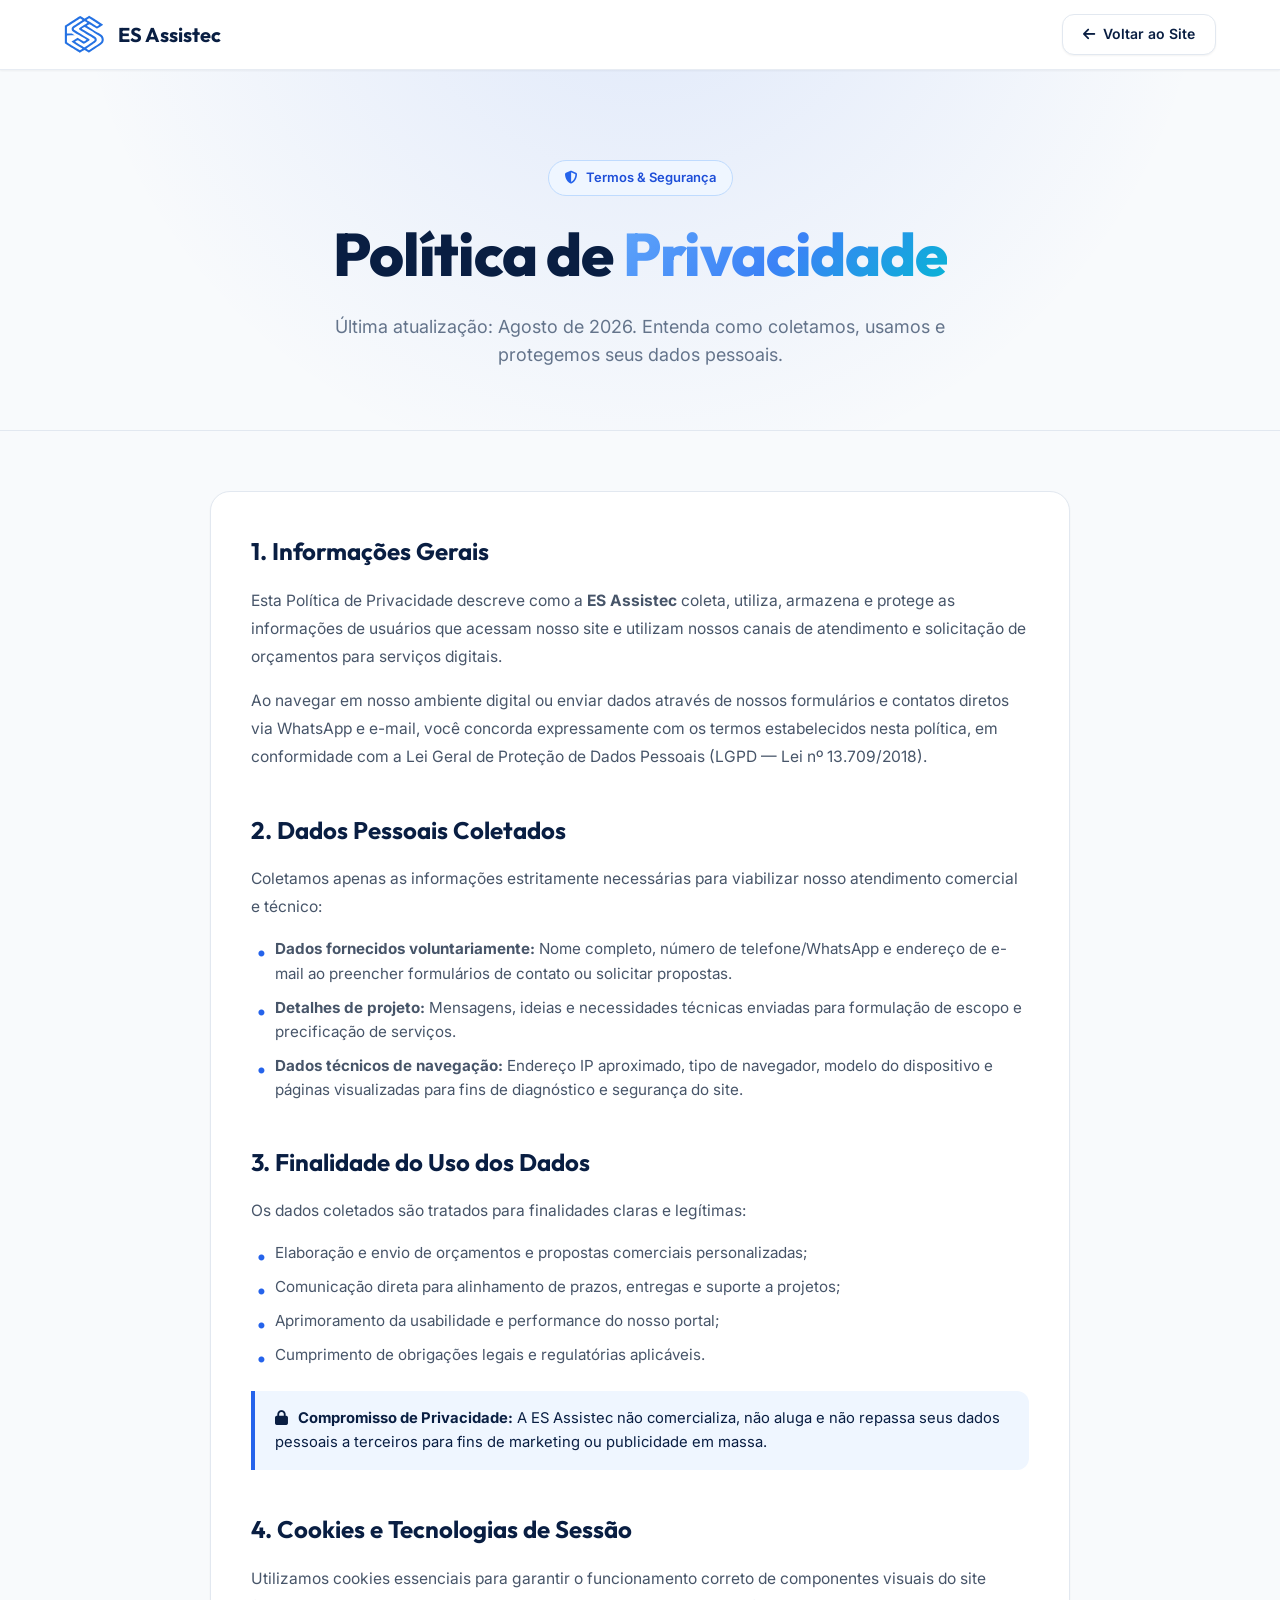
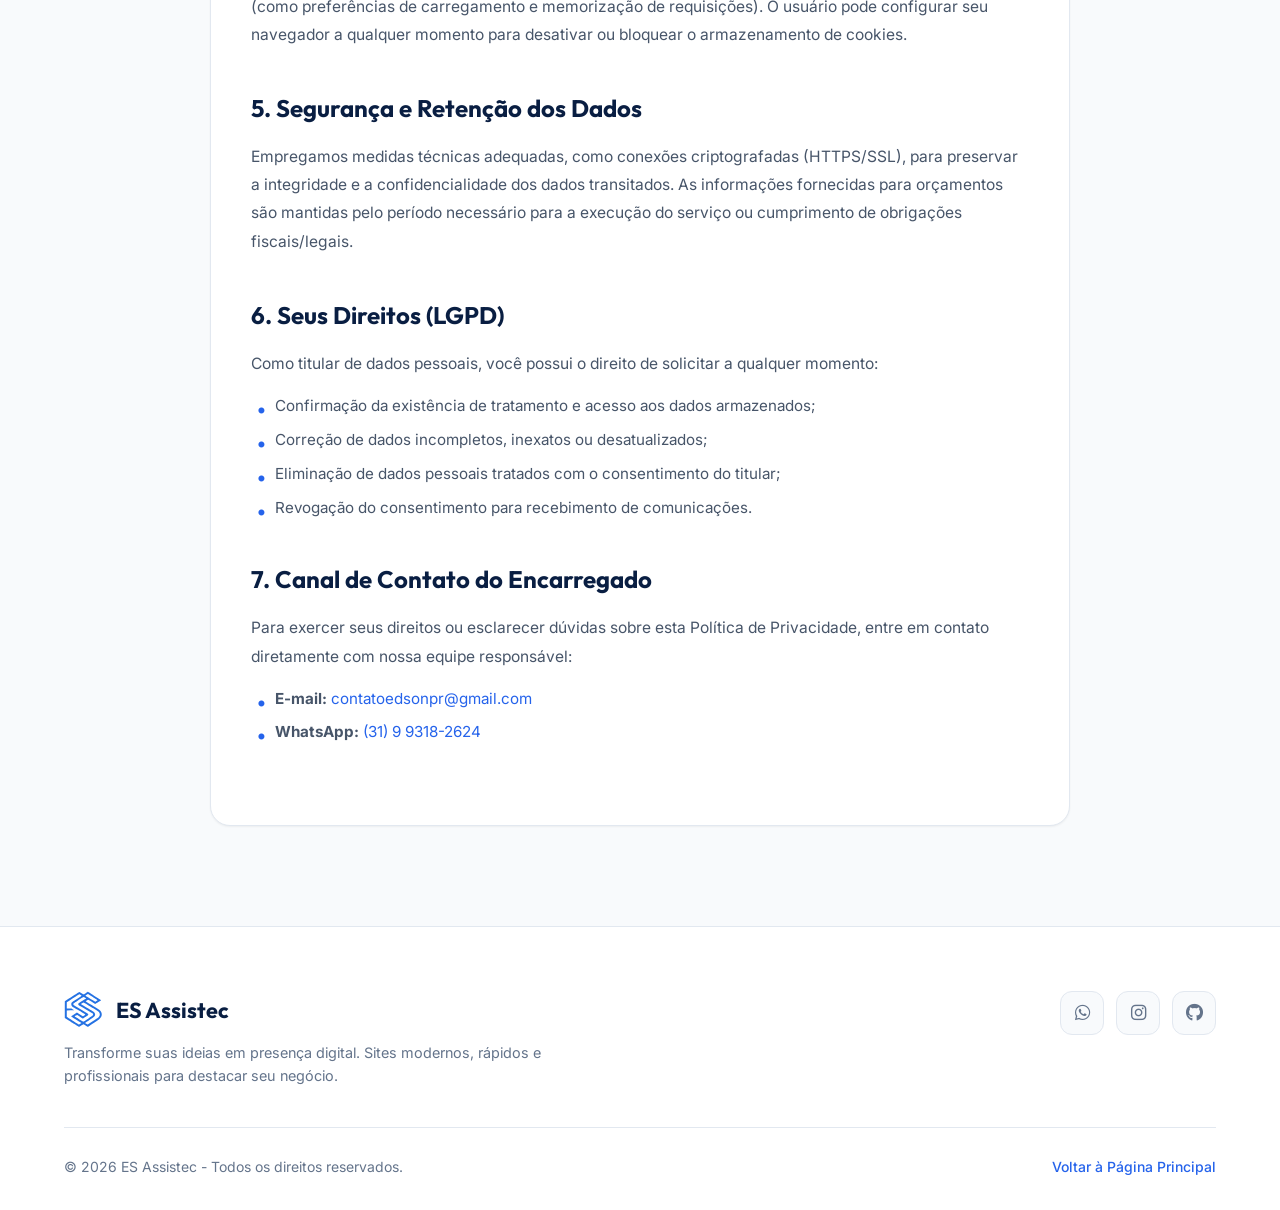
==== politica-de-privacidade.html @ 85b3abc5 "Add files via upload" ====
<!DOCTYPE html>
<html lang="pt-BR" class="scroll-smooth">
<head>
  <meta charset="UTF-8" />
  <meta name="viewport" content="width=device-width, initial-scale=1.0" />
  <meta name="description" content="Política de Privacidade e Proteção de Dados da ES Assistec." />
  <title>Política de Privacidade — ES Assistec</title>

  <!-- Google Fonts: Inter & Outfit -->
  <link rel="preconnect" href="https://fonts.googleapis.com">
  <link rel="preconnect" href="https://fonts.gstatic.com" crossorigin>
  <link href="https://fonts.googleapis.com/css2?family=Inter:wght@300;400;500;600;700&family=Outfit:wght@600;700;800&display=swap" rel="stylesheet">

  <!-- Font Awesome Icons -->
  <link rel="stylesheet" href="https://cdnjs.cloudflare.com/ajax/libs/font-awesome/6.5.1/css/all.min.css" />

  <!-- Folha de Estilos do Site -->
  <link rel="stylesheet" href="/assents/style.css" />

  <style>
    /* Estilos específicos para a página de termos/privacidade */
    .privacy-hero {
      padding: 160px 0 60px 0;
      background: radial-gradient(circle at 50% -20%, rgba(37, 99, 235, 0.12) 0%, rgba(248, 250, 252, 0) 70%);
      border-bottom: 1px solid var(--border-light);
    }
    .privacy-content {
      padding: 60px 0 100px 0;
      max-width: 860px;
      margin: 0 auto;
    }
    .policy-section {
      margin-bottom: 2.5rem;
    }
    .policy-section h2 {
      font-family: var(--font-heading);
      font-size: 1.5rem;
      font-weight: 700;
      color: var(--text-heading);
      margin-bottom: 1rem;
      display: flex;
      align-items: center;
      gap: 0.75rem;
    }
    .policy-section p {
      font-size: 0.975rem;
      color: var(--text-body);
      line-height: 1.8;
      margin-bottom: 1rem;
    }
    .policy-list {
      list-style-type: none;
      padding-left: 0;
      margin-bottom: 1rem;
      display: flex;
      flex-direction: column;
      gap: 0.6rem;
    }
    .policy-list li {
      position: relative;
      padding-left: 1.5rem;
      font-size: 0.95rem;
      color: var(--text-body);
      line-height: 1.6;
    }
    .policy-list li::before {
      content: "•";
      position: absolute;
      left: 0.35rem;
      top: 0;
      color: var(--color-brand-blue);
      font-weight: bold;
      font-size: 1.2rem;
    }
    .policy-box {
      background-color: #ffffff;
      border: 1px solid var(--border-light);
      border-radius: 1.25rem;
      padding: 2.5rem;
      box-shadow: var(--shadow-sm);
    }
    .policy-highlight {
      background-color: var(--color-brand-blue-light);
      border-left: 4px solid var(--color-brand-blue);
      padding: 1rem 1.25rem;
      border-radius: 0 0.75rem 0.75rem 0;
      margin: 1.5rem 0;
      font-size: 0.925rem;
      color: var(--text-heading);
    }
  </style>
</head>
<body class="bg-slate-50 text-slate-800">

  <!-- ========================================================= -->
  <!-- CABEÇALHO / NAVEGAÇÃO                                     -->
  <!-- ========================================================= -->
  <header class="site-header scrolled">
    <div class="container nav-container">
      <a href="index.html" class="nav-brand" aria-label="Voltar para a Página Inicial">
        <div class="nav-logo-box">
          <img src="/assents/logo.svg" alt="Logo ES Assistec" class="nav-logo-img" />
        </div>
        <span class="nav-brand-title">ES Assistec</span>
      </a>

      <nav class="nav-menu">
        <a href="index.html" class="btn btn-secondary btn-sm">
          <i class="fa-solid fa-arrow-left"></i>
          <span>Voltar ao Site</span>
        </a>
      </nav>
    </div>
  </header>

  <main>
    <!-- ======================================================= -->
    <!-- HERO DA POLÍTICA                                        -->
    <!-- ======================================================= -->
    <section class="privacy-hero text-center">
      <div class="container">
        <div class="badge-chip">
          <i class="fa-solid fa-shield-halved text-brand-blue"></i>
          <span>Termos &amp; Segurança</span>
        </div>
        <h1 class="hero-title">
          Política de <span class="text-gradient">Privacidade</span>
        </h1>
        <p class="hero-subtitle">
          Última atualização: Agosto de 2026. Entenda como coletamos, usamos e protegemos seus dados pessoais.
        </p>
      </div>
    </section>

    <!-- ======================================================= -->
    <!-- CONTEÚDO DA POLÍTICA                                    -->
    <!-- ======================================================= -->
    <section class="container privacy-content">
      <div class="policy-box">

        <div class="policy-section">
          <h2>1. Informações Gerais</h2>
          <p>
            Esta Política de Privacidade descreve como a <strong>ES Assistec</strong> coleta, utiliza, armazena e protege as informações de usuários que acessam nosso site e utilizam nossos canais de atendimento e solicitação de orçamentos para serviços digitais.
          </p>
          <p>
            Ao navegar em nosso ambiente digital ou enviar dados através de nossos formulários e contatos diretos via WhatsApp e e-mail, você concorda expressamente com os termos estabelecidos nesta política, em conformidade com a Lei Geral de Proteção de Dados Pessoais (LGPD — Lei nº 13.709/2018).
          </p>
        </div>

        <div class="policy-section">
          <h2>2. Dados Pessoais Coletados</h2>
          <p>Coletamos apenas as informações estritamente necessárias para viabilizar nosso atendimento comercial e técnico:</p>
          <ul class="policy-list">
            <li><strong>Dados fornecidos voluntariamente:</strong> Nome completo, número de telefone/WhatsApp e endereço de e-mail ao preencher formulários de contato ou solicitar propostas.</li>
            <li><strong>Detalhes de projeto:</strong> Mensagens, ideias e necessidades técnicas enviadas para formulação de escopo e precificação de serviços.</li>
            <li><strong>Dados técnicos de navegação:</strong> Endereço IP aproximado, tipo de navegador, modelo do dispositivo e páginas visualizadas para fins de diagnóstico e segurança do site.</li>
          </ul>
        </div>

        <div class="policy-section">
          <h2>3. Finalidade do Uso dos Dados</h2>
          <p>Os dados coletados são tratados para finalidades claras e legítimas:</p>
          <ul class="policy-list">
            <li>Elaboração e envio de orçamentos e propostas comerciais personalizadas;</li>
            <li>Comunicação direta para alinhamento de prazos, entregas e suporte a projetos;</li>
            <li>Aprimoramento da usabilidade e performance do nosso portal;</li>
            <li>Cumprimento de obrigações legais e regulatórias aplicáveis.</li>
          </ul>
          <div class="policy-highlight">
            <i class="fa-solid fa-lock" style="margin-right: 6px;"></i>
            <strong>Compromisso de Privacidade:</strong> A ES Assistec não comercializa, não aluga e não repassa seus dados pessoais a terceiros para fins de marketing ou publicidade em massa.
          </div>
        </div>

        <div class="policy-section">
          <h2>4. Cookies e Tecnologias de Sessão</h2>
          <p>
            Utilizamos cookies essenciais para garantir o funcionamento correto de componentes visuais do site (como preferências de carregamento e memorização de requisições). O usuário pode configurar seu navegador a qualquer momento para desativar ou bloquear o armazenamento de cookies.
          </p>
        </div>

        <div class="policy-section">
          <h2>5. Segurança e Retenção dos Dados</h2>
          <p>
            Empregamos medidas técnicas adequadas, como conexões criptografadas (HTTPS/SSL), para preservar a integridade e a confidencialidade dos dados transitados. As informações fornecidas para orçamentos são mantidas pelo período necessário para a execução do serviço ou cumprimento de obrigações fiscais/legais.
          </p>
        </div>

        <div class="policy-section">
          <h2>6. Seus Direitos (LGPD)</h2>
          <p>Como titular de dados pessoais, você possui o direito de solicitar a qualquer momento:</p>
          <ul class="policy-list">
            <li>Confirmação da existência de tratamento e acesso aos dados armazenados;</li>
            <li>Correção de dados incompletos, inexatos ou desatualizados;</li>
            <li>Eliminação de dados pessoais tratados com o consentimento do titular;</li>
            <li>Revogação do consentimento para recebimento de comunicações.</li>
          </ul>
        </div>

        <div class="policy-section">
          <h2>7. Canal de Contato do Encarregado</h2>
          <p>
            Para exercer seus direitos ou esclarecer dúvidas sobre esta Política de Privacidade, entre em contato diretamente com nossa equipe responsável:
          </p>
          <ul class="policy-list">
            <li><strong>E-mail:</strong> <a href="mailto:contatoedsonpr@gmail.com" class="text-brand-blue font-semibold">contatoedsonpr@gmail.com</a></li>
            <li><strong>WhatsApp:</strong> <a href="https://wa.me/5531993182624" target="_blank" class="text-brand-blue font-semibold">(31) 9 9318-2624</a></li>
          </ul>
        </div>

      </div>
    </section>
  </main>

  <!-- ========================================================= -->
  <!-- RODAPÉ                                                    -->
  <!-- ========================================================= -->
  <footer class="site-footer-light">
    <div class="container">
      <div class="footer-top-row">
        <div class="footer-brand-block">
          <div class="footer-logo-line">
            <div class="footer-logo-box">
              <img src="/assents/logo.svg" alt="Logo ES Assistec" class="nav-logo-img" />
            </div>
            <span class="footer-brand-title">ES Assistec</span>
          </div>
          <p class="footer-tagline">
            Transforme suas ideias em presença digital. Sites modernos, rápidos e profissionais para destacar seu negócio.
          </p>
        </div>

        <div class="footer-social-icons">
          <a href="https://wa.me/5531993182624" target="_blank" rel="noopener noreferrer" class="social-btn" aria-label="WhatsApp">
            <i class="fa-brands fa-whatsapp"></i>
          </a>
          <a href="https://instagram.com/es_assistec" target="_blank" rel="noopener noreferrer" class="social-btn" aria-label="Instagram">
            <i class="fa-brands fa-instagram"></i>
          </a>
          <a href="https://github.com" target="_blank" rel="noopener noreferrer" class="social-btn" aria-label="GitHub">
            <i class="fa-brands fa-github"></i>
          </a>
        </div>
      </div>

      <div class="footer-bottom-row">
        <p class="footer-copyright">
          © 2026 ES Assistec - Todos os direitos reservados.
        </p>
        <a href="index.html" class="footer-privacy-link">Voltar à Página Principal</a>
      </div>
    </div>
  </footer>

</body>
</html>
---- assents/style.css ----
/**
 * ==============================================================================
 * PROJETO: Portfólio & Soluções Digitais (ES Assistec)
 * ARQUIVO: style.css
 * PALETA DE CORES: White & Blue / Deep Navy
 * ==============================================================================
 */

/* ==============================================================================
   1. DESIGN TOKENS & VARIÁVEIS CSS
   ============================================================================== */
:root {
  --color-brand-blue: #2563eb;
  --color-brand-blue-hover: #1d4ed8;
  --color-brand-blue-light: #eff6ff;
  --color-brand-blue-border: #bfdbfe;
  --color-brand-cyan: #06b6d4;

  --bg-body: #f8fafc;
  --bg-card: #ffffff;
  --bg-card-dark: #091225;
  --bg-header: rgba(255, 255, 255, 0.9);

  --text-heading: #091e42;
  --text-body: #475569;
  --text-muted: #64748b;
  --text-light: #f8fafc;

  --border-light: #e2e8f0;
  --border-subtle: rgba(226, 232, 240, 0.8);
  --border-dark: #1e293b;
  
  --shadow-sm: 0 1px 2px 0 rgba(0, 0, 0, 0.05);
  --shadow-md: 0 4px 6px -1px rgba(0, 0, 0, 0.1), 0 2px 4px -2px rgba(0, 0, 0, 0.1);
  --shadow-xl: 0 20px 25px -5px rgba(15, 23, 42, 0.08), 0 8px 10px -6px rgba(15, 23, 42, 0.04);

  --font-sans: 'Inter', system-ui, -apple-system, sans-serif;
  --font-heading: 'Outfit', var(--font-sans);

  --transition-fast: 0.2s ease;
  --transition-normal: 0.35s cubic-bezier(0.4, 0, 0.2, 1);
  --transition-slow: 0.7s cubic-bezier(0.16, 1, 0.3, 1);
}

/* ==============================================================================
   2. RESET & REGRAS GERAIS
   ============================================================================== */
*, *::before, *::after {
  box-sizing: border-box;
  margin: 0;
  padding: 0;
}

html {
  scroll-behavior: smooth;
  font-size: 16px;
}

body {
  font-family: var(--font-sans);
  background-color: var(--bg-body);
  color: var(--text-body);
  line-height: 1.6;
  overflow-x: hidden;
  -webkit-font-smoothing: antialiased;
}

body.no-scroll {
  overflow: hidden;
}

img {
  max-width: 100%;
  display: block;
}

a {
  color: inherit;
  text-decoration: none;
}

.container {
  width: 100%;
  max-width: 1200px;
  margin-left: auto;
  margin-right: auto;
  padding-left: 1.5rem;
  padding-right: 1.5rem;
}

.text-center { text-align: center; }
.text-white { color: #ffffff !important; }
.text-white1 { color: #ffffff !important; }
.text-slate-300 { color: #cbd5e1; }
.text-brand-blue { color: var(--color-brand-blue); }
.text-cyan-400 { color: var(--color-brand-cyan); }
.text-blue-400 { color: #60a5fa; }

.icon-sm { width: 1.125rem; height: 1.125rem; }
.icon-md { width: 1.5rem; height: 1.5rem; }

/* ==============================================================================
   3. ANIMAÇÃO DE ABERTURA COM A LOGO (INTRO SPLASH)
   ============================================================================== */
.intro-splash-overlay {
  position: fixed;
  inset: 0;
  width: 100vw;
  height: 100vh;
  z-index: 99999;
  background-color: #030712;
  display: flex;
  align-items: center;
  justify-content: center;
  overflow: hidden;
  pointer-events: none;
  transition: opacity 0.7s cubic-bezier(0.16, 1, 0.3, 1),
              visibility 0.7s cubic-bezier(0.16, 1, 0.3, 1);
}

.intro-splash-overlay.is-finished {
  opacity: 0;
  visibility: hidden;
}

.intro-splash-glow {
  position: absolute;
  width: 180px;
  height: 180px;
  background: radial-gradient(circle, rgba(37, 99, 235, 0.55) 0%, transparent 70%);
  border-radius: 50%;
  filter: blur(28px);
  animation: introGlowPulse 1.2s ease-out forwards;
}

.intro-splash-logo {
  width: 90px !important;
  height: 90px !important;
  max-width: 90px !important;
  max-height: 90px !important;
  position: relative;
  z-index: 2;
  display: flex;
  align-items: center;
  justify-content: center;
  animation: introLogoEntrance 1.1s cubic-bezier(0.22, 1, 0.36, 1) forwards;
}

.intro-logo-img {
  width: 100% !important;
  height: 100% !important;
  max-width: 90px !important;
  max-height: 90px !important;
  object-fit: contain !important;
  display: block;
}

@keyframes introLogoEntrance {
  0% { opacity: 0; transform: scale(0.6) translateY(12px); filter: blur(6px); }
  50% { opacity: 1; filter: blur(0); }
  100% { opacity: 1; transform: scale(1) translateY(0); filter: blur(0); }
}

@keyframes introGlowPulse {
  0% { opacity: 0; transform: scale(0.4); }
  50% { opacity: 1; transform: scale(1.1); }
  100% { opacity: 0.8; transform: scale(1); }
}

/* ==============================================================================
   4. CABEÇALHO & NAVBAR (DESKTOP + MOBILE)
   ============================================================================== */
.site-header {
  position: fixed;
  top: 0;
  left: 0;
  right: 0;
  height: 80px;
  z-index: 1000;
  background-color: var(--bg-header);
  backdrop-filter: blur(12px);
  -webkit-backdrop-filter: blur(12px);
  border-bottom: 1px solid var(--border-subtle);
  transition: all var(--transition-fast);
}

.site-header.scrolled {
  height: 70px;
  background-color: rgba(255, 255, 255, 0.98);
  box-shadow: var(--shadow-sm);
}

.nav-container {
  height: 100%;
  display: flex;
  align-items: center;
  justify-content: space-between;
  position: relative;
}

.nav-brand {
  display: flex;
  align-items: center;
  gap: 0.85rem;
  z-index: 1002;
}

.nav-logo-box {
  width: 40px;
  height: 40px;
  display: flex;
  align-items: center;
  justify-content: center;
  background-color: transparent;
  overflow: hidden;
}

.nav-logo-img {
  width: 100%;
  height: 100%;
  object-fit: contain;
  display: block;
  transition: transform var(--transition-fast);
}

.nav-brand:hover .nav-logo-img {
  transform: scale(1.08);
}

.nav-brand-title {
  font-family: var(--font-heading);
  font-size: 1.25rem;
  font-weight: 700;
  color: var(--text-heading);
}

/* Menu Desktop */
.nav-menu {
  display: flex;
  align-items: center;
  gap: 1.75rem;
}

.nav-link {
  font-size: 0.9375rem;
  font-weight: 500;
  color: var(--text-muted);
  transition: color var(--transition-fast);
}

.nav-link:hover, .nav-link.active {
  color: var(--color-brand-blue);
}

/* Botão Hambúrguer Mobile */
.mobile-menu-toggle {
  display: none;
  width: 44px;
  height: 44px;
  border-radius: 12px;
  background-color: #f1f5f9;
  border: 1px solid var(--border-light);
  color: var(--text-heading);
  font-size: 1.25rem;
  cursor: pointer;
  align-items: center;
  justify-content: center;
  transition: all var(--transition-fast);
  z-index: 1002;
}

.mobile-menu-toggle:hover {
  background-color: var(--color-brand-blue-light);
  color: var(--color-brand-blue);
  border-color: var(--color-brand-blue-border);
}

/* Fundo Escuro para Menu Mobile */
.mobile-menu-backdrop {
  position: fixed;
  inset: 0;
  background-color: rgba(3, 7, 18, 0.6);
  backdrop-filter: blur(4px);
  -webkit-backdrop-filter: blur(4px);
  z-index: 998;
  opacity: 0;
  visibility: hidden;
  transition: opacity var(--transition-normal), visibility var(--transition-normal);
}

.mobile-menu-backdrop.is-active {
  opacity: 1;
  visibility: visible;
}

/* ==============================================================================
   5. BOTÕES & CHIPS
   ============================================================================== */
.btn {
  display: inline-flex;
  align-items: center;
  justify-content: center;
  gap: 0.5rem;
  font-weight: 600;
  border-radius: 0.75rem;
  transition: all var(--transition-fast);
  cursor: pointer;
  border: none;
  font-family: var(--font-sans);
}

.btn-sm { padding: 0.55rem 1.25rem; font-size: 0.875rem; }
.btn-lg { padding: 0.85rem 1.75rem; font-size: 1rem; }

.btn-primary {
  background-color: var(--color-brand-blue);
  color: #ffffff;
  box-shadow: 0 8px 18px -4px rgba(37, 99, 235, 0.35);
}

.btn-primary:hover {
  background-color: var(--color-brand-blue-hover);
  transform: translateY(-2px);
  box-shadow: 0 12px 22px -4px rgba(37, 99, 235, 0.45);
}

.btn-secondary {
  background-color: #ffffff;
  color: var(--text-heading);
  border: 1px solid var(--border-light);
  box-shadow: var(--shadow-sm);
}

.btn-secondary:hover {
  background-color: #f1f5f9;
  border-color: #cbd5e1;
}

.badge-chip {
  display: inline-flex;
  align-items: center;
  gap: 0.5rem;
  padding: 0.4rem 1rem;
  border-radius: 9999px;
  background-color: var(--color-brand-blue-light);
  border: 1px solid var(--color-brand-blue-border);
  color: var(--color-brand-blue-hover);
  font-size: 0.8125rem;
  font-weight: 600;
  margin-bottom: 1.5rem;
}

/* ==============================================================================
   6. HERO SECTION
   ============================================================================== */
.hero-section {
  position: relative;
  padding-top: 180px;
  padding-bottom: 110px;
  background: radial-gradient(circle at 50% -20%, rgba(37, 99, 235, 0.12) 0%, rgba(248, 250, 252, 0) 70%);
}

.hero-bg-grid {
  position: absolute;
  inset: 0;
  background-image: radial-gradient(#cbd5e1 1px, transparent 1px);
  background-size: 28px 28px;
  opacity: 0.4;
  mask-image: radial-gradient(ellipse at center, black, transparent 80%);
  -webkit-mask-image: radial-gradient(ellipse at center, black, transparent 80%);
}

.hero-content {
  position: relative;
  z-index: 2;
  max-width: 820px;
}

.hero-title {
  font-family: var(--font-heading);
  font-size: clamp(2.25rem, 5vw, 3.75rem);
  font-weight: 800;
  line-height: 1.15;
  color: var(--text-heading);
  letter-spacing: -0.02em;
}

.text-gradient {
  background: linear-gradient(135deg, #60a5fa 0%, #3b82f6 50%, #06b6d4 100%);
  -webkit-background-clip: text;
  background-clip: text;
  -webkit-text-fill-color: transparent;
}

.hero-subtitle {
  margin-top: 1.5rem;
  font-size: 1.125rem;
  color: var(--text-muted);
  max-width: 680px;
  margin-left: auto;
  margin-right: auto;
}

.hero-actions {
  margin-top: 2.25rem;
  display: flex;
  align-items: center;
  justify-content: center;
  gap: 1rem;
  flex-wrap: wrap;
}

/* ==============================================================================
   7. SEÇÃO DE PROJETOS & MOCKUPS
   ============================================================================== */
.projects-section {
  padding-top: 6rem;
  padding-bottom: 6rem;
}

.section-header {
  display: flex;
  align-items: flex-end;
  justify-content: space-between;
  gap: 2rem;
  margin-bottom: 4rem;
  border-bottom: 1px solid var(--border-light);
  padding-bottom: 1.75rem;
}

.section-tag {
  font-size: 0.75rem;
  font-weight: 700;
  text-transform: uppercase;
  letter-spacing: 0.1em;
  color: var(--color-brand-blue);
}

.section-title {
  font-family: var(--font-heading);
  font-size: 2.25rem;
  font-weight: 800;
  color: var(--text-heading);
  margin-top: 0.25rem;
}

.section-desc {
  font-size: 0.9375rem;
  color: var(--text-muted);
  max-width: 420px;
}

.projects-list {
  display: flex;
  flex-direction: column;
  gap: 4rem;
}

.project-card {
  background-color: var(--bg-card);
  border-radius: 1.75rem;
  border: 1px solid var(--border-subtle);
  padding: 3rem;
  box-shadow: var(--shadow-xl);
  display: flex;
  align-items: center;
  gap: 3.5rem;
  transition: transform var(--transition-normal), border-color var(--transition-normal);
}

.project-card:hover {
  transform: translateY(-4px);
  border-color: var(--color-brand-blue-border);
}

.project-card-reverse { flex-direction: row-reverse; }

.project-card-dark {
  background: linear-gradient(145deg, #091225 0%, #030814 100%);
  border-color: #1e293b;
  box-shadow: 0 25px 35px -10px rgba(2, 6, 23, 0.6);
}

.project-info { flex: 1; }

.project-tags {
  display: flex;
  flex-wrap: wrap;
  gap: 0.5rem;
  margin-bottom: 1.25rem;
}

.tag {
  font-size: 0.75rem;
  font-weight: 600;
  padding: 0.3rem 0.75rem;
  border-radius: 0.5rem;
  background-color: #f1f5f9;
  color: var(--text-muted);
}

.tag-blue {
  background-color: var(--color-brand-blue-light);
  color: var(--color-brand-blue-hover);
  border: 1px solid var(--color-brand-blue-border);
}

.tag-cyan {
  background-color: rgba(6, 182, 212, 0.15);
  color: #38bdf8;
  border: 1px solid rgba(6, 182, 212, 0.3);
}

.tag-dark { background-color: #1e293b; color: #94a3b8; }

.project-title {
  font-family: var(--font-heading);
  font-size: 1.85rem;
  font-weight: 700;
  color: var(--text-heading);
  line-height: 1.25;
}

.project-description {
  margin-top: 1rem;
  font-size: 0.95rem;
  color: var(--text-body);
  line-height: 1.7;
}

.project-action-area { margin-top: 1.75rem; }

.link-external {
  display: inline-flex;
  align-items: center;
  gap: 0.4rem;
  font-weight: 700;
  font-size: 0.9375rem;
  color: var(--color-brand-blue);
  transition: gap var(--transition-fast), color var(--transition-fast);
}

.link-external:hover {
  gap: 0.65rem;
  color: var(--color-brand-blue-hover);
}

.internal-software-badge {
  margin-top: 1.5rem;
  display: inline-flex;
  align-items: center;
  gap: 0.65rem;
  font-size: 0.8125rem;
  font-weight: 500;
  color: #94a3b8;
  background-color: rgba(30, 41, 59, 0.7);
  padding: 0.75rem 1.1rem;
  border-radius: 0.75rem;
  border: 1px solid rgba(51, 65, 85, 0.7);
}

.project-showcase {
  flex: 1.15;
  position: relative;
  display: flex;
  align-items: flex-end;
  justify-content: center;
}

.showcase-full-desktop { flex: 1.25; }

/* Mockups */
.laptop-device {
  width: 88%;
  background-color: #0f172a;
  border: 6px solid #1e293b;
  border-bottom: none;
  border-radius: 14px 14px 0 0;
  box-shadow: 0 25px 35px -12px rgba(15, 23, 42, 0.35);
  overflow: hidden;
}

.laptop-dark { border-color: #334155; }

.laptop-top-bar {
  height: 24px;
  background-color: #090e17;
  display: flex;
  align-items: center;
  justify-content: space-between;
  padding: 0 0.75rem;
}

.bar-dark { background-color: #040812; }

.window-dots {
  display: flex;
  align-items: center;
  gap: 4px;
}

.dot { width: 7px; height: 7px; border-radius: 50%; }
.dot-red { background-color: #ef4444; }
.dot-yellow { background-color: #f59e0b; }
.dot-green { background-color: #10b981; }

.browser-address {
  font-size: 0.65rem;
  color: #64748b;
  font-family: monospace;
}

.laptop-screen {
  height: 240px;
  background-color: #020617;
  overflow: hidden;
}

.laptop-screen .preview-img {
  width: 100%;
  height: 100%;
  object-fit: cover;
  object-position: top;
}

.laptop-chassis {
  height: 10px;
  background-color: #334155;
  border-radius: 0 0 14px 14px;
  position: relative;
}

.laptop-chassis::after {
  content: '';
  position: absolute;
  top: 0;
  left: 50%;
  transform: translateX(-50%);
  width: 55px;
  height: 3px;
  background-color: #64748b;
  border-radius: 0 0 4px 4px;
}

.chassis-dark { background-color: #475569; }

.mobile-device {
  width: 120px;
  border: 5px solid #1e293b;
  border-radius: 20px;
  background-color: #0f172a;
  position: absolute;
  bottom: -15px;
  right: -5px;
  box-shadow: 0 20px 30px rgba(0, 0, 0, 0.4);
  overflow: hidden;
  z-index: 10;
}

.mobile-notch {
  width: 40px;
  height: 8px;
  background-color: #1e293b;
  border-radius: 0 0 6px 6px;
  margin: 0 auto;
  position: absolute;
  top: 0;
  left: 50%;
  transform: translateX(-50%);
  z-index: 20;
}

.mobile-screen {
  height: 210px;
  background-color: #020617;
}

.mobile-screen .preview-img {
  width: 100%;
  height: 100%;
  object-fit: cover;
}

.mobile-floating { animation: floatMobile 4s infinite ease-in-out; }
.mobile-floating-alt { left: -5px; right: auto; animation-delay: 2s; }

/* ==============================================================================
   8. SEÇÃO DE DIFERENCIAIS
   ============================================================================== */
.features-section {
  padding: 6rem 0;
  background-color: #050a15;
  background-image: radial-gradient(#1e293b 1px, transparent 1px);
  background-size: 32px 32px;
  border-top: 1px solid #0f172a;
}

.section-center-header {
  text-align: center;
  max-width: 760px;
  margin: 0 auto 3.5rem auto;
}

.section-title-large {
  font-family: var(--font-heading);
  font-size: clamp(2rem, 4vw, 2.75rem);
  font-weight: 800;
  letter-spacing: -0.02em;
  line-height: 1.2;
}

.section-subtitle-dark {
  margin-top: 1rem;
  font-size: 1rem;
  color: #94a3b8;
}

.features-dark-grid {
  display: grid;
  grid-template-columns: repeat(3, 1fr);
  gap: 1.5rem;
}

.feature-dark-card {
  background-color: #081022;
  border: 1px solid #14203a;
  border-radius: 1.25rem;
  padding: 2.25rem 2rem;
  display: flex;
  flex-direction: column;
  align-items: flex-start;
  transition: transform var(--transition-fast), border-color var(--transition-fast);
}

.feature-dark-card:hover {
  transform: translateY(-4px);
  border-color: rgba(37, 99, 235, 0.4);
}

.feature-dark-icon {
  width: 48px;
  height: 48px;
  background-color: #0d1933;
  border: 1px solid #1a2a4f;
  border-radius: 12px;
  display: flex;
  align-items: center;
  justify-content: center;
  margin-bottom: 1.5rem;
  font-size: 1.25rem;
}

.feature-dark-title {
  font-family: var(--font-heading);
  font-size: 1.2rem;
  font-weight: 700;
  color: #ffffff;
  margin-bottom: 0.65rem;
}

.feature-dark-text {
  font-size: 0.8875rem;
  color: #8fa0be;
  line-height: 1.6;
}

/* ==============================================================================
   9. SEÇÃO CONTATO (HUB DE ATENDIMENTO)
   ============================================================================== */
.contact-section {
  padding: 6rem 0;
  background-color: #ffffff;
  border-top: 1px solid #0f172a;
}

.section-tag-cyan {
  display: inline-block;
  font-size: 0.75rem;
  font-weight: 700;
  letter-spacing: 0.15em;
  color: var(--color-brand-cyan);
  text-transform: uppercase;
  margin-bottom: 0.5rem;
}

.contact-hub-grid {
  display: grid;
  grid-template-columns: repeat(3, 1fr);
  gap: 1.5rem;
  max-width: 1050px;
  margin: 0 auto;
}

.contact-info-card {
  background-color: #070d1e;
  border: 1px solid #13203c;
  border-radius: 1.25rem;
  padding: 1.5rem;
  display: flex;
  align-items: center;
  gap: 1.25rem;
  transition: border-color var(--transition-fast), transform var(--transition-fast);
}

.contact-info-card:hover {
  border-color: rgba(37, 99, 235, 0.4);
  transform: translateY(-3px);
}

.contact-info-icon {
  width: 48px;
  height: 48px;
  background-color: #0d152a;
  border: 1px solid #1a2a4f;
  border-radius: 12px;
  display: flex;
  align-items: center;
  justify-content: center;
  flex-shrink: 0;
  font-size: 1.25rem;
}

.contact-info-text {
  display: flex;
  flex-direction: column;
}

.info-label {
  font-size: 0.75rem;
  color: #64748b;
  font-weight: 500;
}

.info-val {
  font-size: 0.95rem;
  font-weight: 600;
  color: #ffffff;
}

.quick-response-card {
  grid-column: 1 / -1;
  background: linear-gradient(145deg, #070d1e 0%, #0a1738 100%);
  border: 1px solid #1d3363;
  border-radius: 1.25rem;
  padding: 2rem;
  display: flex;
  align-items: center;
  justify-content: space-between;
  gap: 1.5rem;
  margin-top: 0.5rem;
}

.quick-response-header {
  display: flex;
  align-items: center;
  gap: 1.25rem;
}

.quick-response-icon {
  width: 48px;
  height: 48px;
  background-color: #0f234d;
  border-radius: 12px;
  display: flex;
  align-items: center;
  justify-content: center;
  flex-shrink: 0;
  font-size: 1.25rem;
}

.quick-response-title {
  font-family: var(--font-heading);
  font-size: 1.2rem;
  font-weight: 700;
  color: #ffffff;
}

.quick-response-desc {
  font-size: 0.875rem;
  color: #94a3b8;
  margin-top: 0.2rem;
}

.btn-quick-wa {
  padding: 0.85rem 1.75rem;
  font-size: 0.95rem;
  border-radius: 0.75rem;
  flex-shrink: 0;
  box-shadow: 0 4px 15px rgba(37, 99, 235, 0.4);
}

/* ==============================================================================
   10. RODAPÉ (CLEAN LIGHT & ALINHAMENTO DAS EXTREMIDADES)
   ============================================================================== */
.site-footer-light {
  background-color: #ffffff;
  border-top: 1px solid var(--border-light);
  padding: 4rem 0 2rem 0;
  color: var(--text-body);
}

.footer-top-row {
  display: flex;
  align-items: flex-start;
  justify-content: space-between;
  gap: 2.5rem;
  padding-bottom: 2.5rem;
}

.footer-brand-block {
  max-width: 480px;
}

.footer-logo-line {
  display: flex;
  align-items: center;
  gap: 0.85rem;
  margin-bottom: 0.75rem;
}

.footer-logo-box {
  width: 38px;
  height: 38px;
  display: flex;
  align-items: center;
  justify-content: center;
}

.footer-brand-title {
  font-family: var(--font-heading);
  font-size: 1.35rem;
  font-weight: 700;
  color: var(--text-heading);
}

.footer-tagline {
  font-size: 0.9rem;
  line-height: 1.6;
  color: var(--text-muted);
}

.footer-social-icons {
  display: flex;
  align-items: center;
  gap: 0.75rem;
}

.social-btn {
  width: 44px;
  height: 44px;
  background-color: #f8fafc;
  border: 1px solid var(--border-light);
  border-radius: 12px;
  display: flex;
  align-items: center;
  justify-content: center;
  color: var(--text-muted);
  font-size: 1.1rem;
  transition: all var(--transition-fast);
}

.social-btn:hover {
  background-color: var(--color-brand-blue-light);
  color: var(--color-brand-blue);
  border-color: var(--color-brand-blue-border);
  transform: translateY(-2px);
}

/* Divisor e Alinhamento: Copyright à esquerda | Política à direita */
.footer-bottom-row {
  display: flex;
  align-items: center;
  justify-content: space-between;
  border-top: 1px solid var(--border-light);
  padding-top: 1.75rem;
  font-size: 0.875rem;
  width: 100%;
}

.footer-copyright {
  color: var(--text-muted);
  margin: 0;
}

.footer-privacy-link {
  color: var(--color-brand-blue);
  font-weight: 500;
  transition: color var(--transition-fast);
}

.footer-privacy-link:hover {
  color: var(--color-brand-blue-hover);
  text-decoration: underline;
}

/* ==============================================================================
   11. MODAL DE FORMULÁRIO (DARK THEME)
   ============================================================================== */
.modal-overlay {
  position: fixed;
  inset: 0;
  z-index: 2000;
  background-color: rgba(3, 7, 18, 0.8);
  backdrop-filter: blur(8px);
  -webkit-backdrop-filter: blur(8px);
  display: flex;
  align-items: center;
  justify-content: center;
  padding: 1.5rem;
  opacity: 0;
  visibility: hidden;
  transition: opacity var(--transition-normal), visibility var(--transition-normal);
}

.modal-overlay.is-active {
  opacity: 1;
  visibility: visible;
}

.modal-card {
  width: 100%;
  max-width: 480px;
  background-color: #070d1e;
  border: 1px solid #14203a;
  border-radius: 1.5rem;
  box-shadow: 0 25px 50px -12px rgba(0, 0, 0, 0.7);
  padding: 2.25rem;
  transform: scale(0.92) translateY(20px);
  transition: transform var(--transition-normal);
}

.modal-overlay.is-active .modal-card {
  transform: scale(1) translateY(0);
}

.modal-header {
  display: flex;
  align-items: center;
  justify-content: space-between;
  margin-bottom: 1.5rem;
}

.modal-title {
  font-family: var(--font-heading);
  font-size: 1.5rem;
  font-weight: 700;
}

.modal-close-btn {
  width: 36px;
  height: 36px;
  border-radius: 50%;
  background-color: #0d152a;
  border: 1px solid #1a2a4f;
  display: flex;
  align-items: center;
  justify-content: center;
  cursor: pointer;
  transition: all var(--transition-fast);
}

.modal-close-btn:hover {
  background-color: #1a2a4f;
}

.dark-form {
  display: flex;
  flex-direction: column;
  gap: 1.25rem;
}

.form-group {
  display: flex;
  flex-direction: column;
  gap: 0.45rem;
}

.form-label-dark {
  font-size: 0.875rem;
  font-weight: 600;
  color: #e2e8f0;
}

.form-input-dark,
.form-textarea-dark {
  width: 100%;
  padding: 0.85rem 1rem;
  font-family: var(--font-sans);
  font-size: 0.9375rem;
  color: #ffffff;
  background-color: #0d152a;
  border: 1px solid #1a2a4f;
  border-radius: 0.75rem;
  outline: none;
  transition: border-color var(--transition-fast), box-shadow var(--transition-fast);
}

.form-input-dark::placeholder,
.form-textarea-dark::placeholder {
  color: #4b5d7d;
}

.form-input-dark:focus,
.form-textarea-dark:focus {
  border-color: var(--color-brand-blue);
  box-shadow: 0 0 0 3px rgba(37, 99, 235, 0.25);
}

.btn-submit-full {
  width: 100%;
  padding: 0.95rem;
  font-size: 1rem;
  border-radius: 0.75rem;
  margin-top: 0.5rem;
}

/* ==============================================================================
   12. SCROLL REVEAL & ANIMAÇÕES
   ============================================================================== */
[data-reveal] {
  opacity: 0;
  transform: translateY(30px);
  transition: opacity 0.8s cubic-bezier(0.16, 1, 0.3, 1), transform 0.8s cubic-bezier(0.16, 1, 0.3, 1);
}

[data-reveal].is-visible {
  opacity: 1;
  transform: translateY(0);
}

@keyframes floatMobile {
  0%, 100% { transform: translateY(0px); }
  50% { transform: translateY(-10px); }
}

/* ==============================================================================
   13. RESPONSIVIDADE & NAVBAR MOBILE (GAVETA FUNCIONAL)
   ============================================================================== */
@media (max-width: 1024px) {
  .features-dark-grid {
    grid-template-columns: repeat(2, 1fr);
  }

  .contact-hub-grid {
    grid-template-columns: 1fr;
  }

  .quick-response-card {
    flex-direction: column;
    align-items: flex-start;
  }

  .project-card, .project-card-reverse {
    flex-direction: column;
    gap: 2.5rem;
    padding: 2.25rem;
  }

  .project-showcase {
    width: 100%;
  }

  .section-header {
    flex-direction: column;
    align-items: flex-start;
    gap: 1rem;
  }
}

@media (max-width: 768px) {
  /* Ativa o botão hambúrguer */
  .mobile-menu-toggle {
    display: flex;
  }

  /* Gaveta do Menu Mobile */
  .nav-menu {
    position: fixed;
    top: 80px;
    left: 0;
    right: 0;
    background-color: #ffffff;
    border-bottom: 1px solid var(--border-light);
    box-shadow: 0 20px 30px -10px rgba(0, 0, 0, 0.15);
    flex-direction: column;
    align-items: stretch;
    gap: 0;
    padding: 1rem 1.5rem 1.75rem 1.5rem;
    opacity: 0;
    visibility: hidden;
    transform: translateY(-20px);
    transition: all var(--transition-normal);
    z-index: 999;
  }

  .site-header.scrolled .nav-menu {
    top: 70px;
  }

  /* Estado Aberto da Gaveta */
  .nav-menu.is-active {
    opacity: 1;
    visibility: visible;
    transform: translateY(0);
    display: flex !important;
  }

  .nav-link {
    padding: 0.9rem 0;
    font-size: 1.05rem;
    font-weight: 600;
    color: var(--text-heading);
    border-bottom: 1px solid #f1f5f9;
  }

  .nav-link:last-of-type {
    border-bottom: none;
  }

  .nav-cta-btn {
    width: 100%;
    margin-top: 1.25rem;
    padding: 0.85rem;
    font-size: 1rem;
  }

  .features-dark-grid {
    grid-template-columns: 1fr;
  }

  .footer-top-row {
    flex-direction: column;
    gap: 2rem;
  }

  .footer-bottom-row {
    flex-direction: column;
    align-items: center;
    text-align: center;
    gap: 0.75rem;
  }

  .hero-section {
    padding-top: 140px;
    padding-bottom: 70px;
  }

  .laptop-device { width: 95%; }
  .laptop-screen { height: 180px; }
  .mobile-device { width: 95px; right: 0px; }
  .mobile-floating-alt { left: 0px; }
  .mobile-screen { height: 160px; }
}

/* ==============================================================================
   14. THREE.JS - MALHA ONDULANTE DE FUNDO (NOVO)
   ============================================================================== */
#hero-wave-canvas {
  position: absolute;
  top: 0;
  left: 0;
  width: 100%;
  height: 100%;
  z-index: 1; /* Atrás do conteúdo (.hero-content tem z-index 2) */
  pointer-events: none; /* Não interfere no clique ou seleção de texto */
  opacity: 0.6; /* Deixa sutil para a leitura do texto perfeita */
}
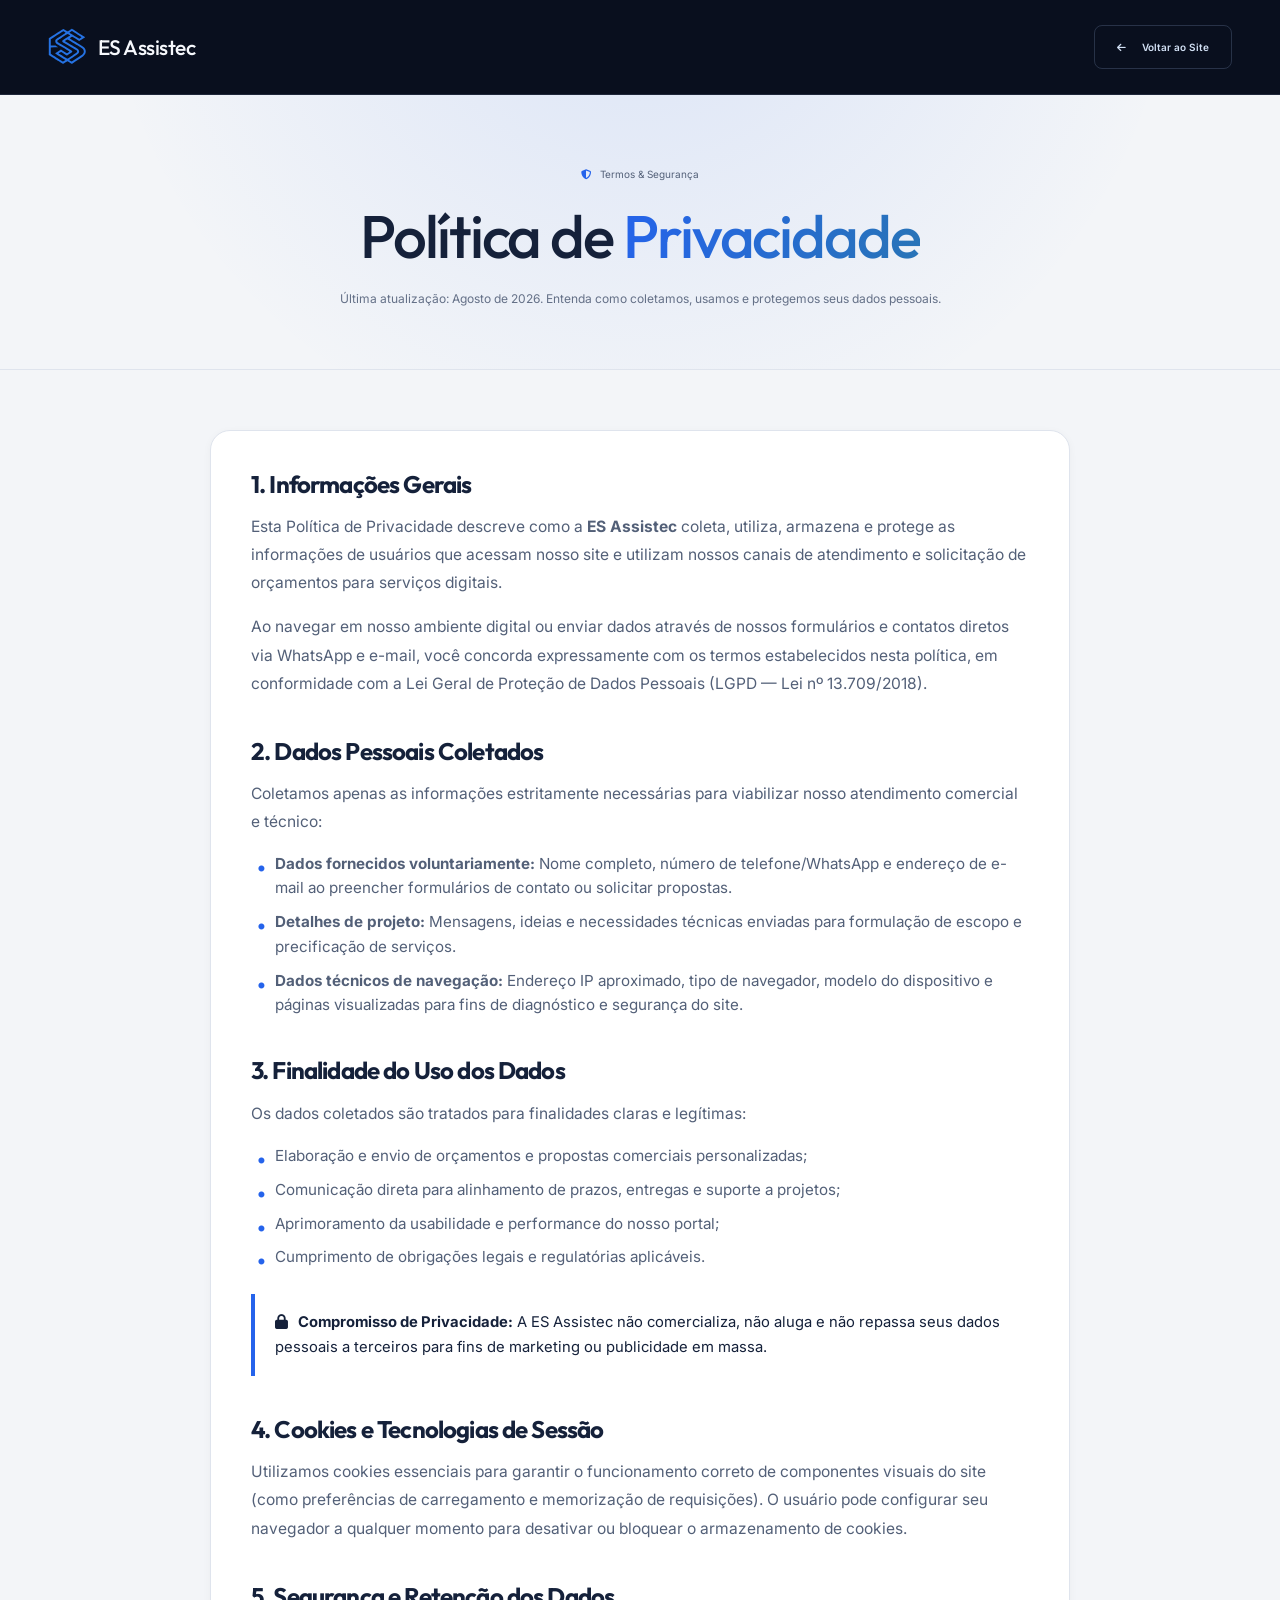
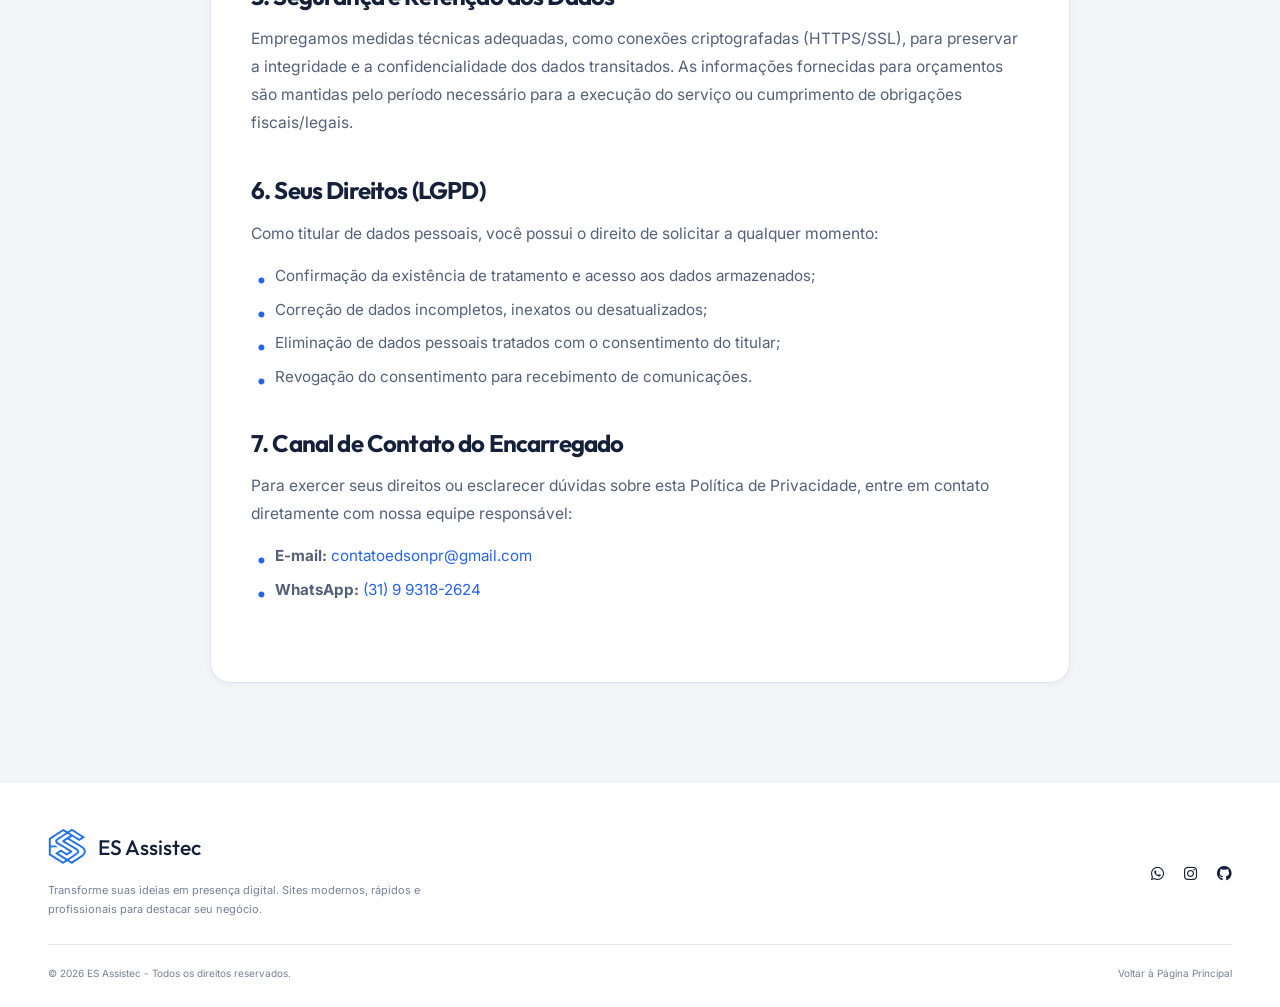
==== commit baa11021: "Update privacy policy page styles and add Bootstrap Icons license - Updated the stylesheet link in t" ====
--- a/politica-de-privacidade.html
+++ b/politica-de-privacidade.html
@@ -1,6 +1,14 @@
 <!DOCTYPE html>
 <html lang="pt-BR" class="scroll-smooth">
 <head>
+  <!-- Google tag (Google Ads) -->
+  <script async src="https://www.googletagmanager.com/gtag/js?id=AW-18417801028"></script>
+  <script>
+    window.dataLayer = window.dataLayer || [];
+    function gtag(){dataLayer.push(arguments);}
+    gtag('js', new Date());
+    gtag('config', 'AW-18417801028');
+  </script>
   <meta charset="UTF-8" />
   <meta name="viewport" content="width=device-width, initial-scale=1.0" />
   <meta name="description" content="Política de Privacidade e Proteção de Dados da ES Assistec." />
@@ -15,7 +23,7 @@
   <link rel="stylesheet" href="https://cdnjs.cloudflare.com/ajax/libs/font-awesome/6.5.1/css/all.min.css" />
 
   <!-- Folha de Estilos do Site -->
-  <link rel="stylesheet" href="/assents/style.css" />
+  <link rel="stylesheet" href="/assents/style.css?v=4.2" />
 
   <style>
     /* Estilos específicos para a página de termos/privacidade */
@@ -90,14 +98,14 @@
     }
   </style>
 </head>
-<body class="bg-slate-50 text-slate-800">
+<body class="privacy-page">
 
   <!-- ========================================================= -->
   <!-- CABEÇALHO / NAVEGAÇÃO                                     -->
   <!-- ========================================================= -->
   <header class="site-header scrolled">
     <div class="container nav-container">
-      <a href="index.html" class="nav-brand" aria-label="Voltar para a Página Inicial">
+      <a href="/" class="nav-brand" aria-label="Voltar para a Página Inicial">
         <div class="nav-logo-box">
           <img src="/assents/logo.svg" alt="Logo ES Assistec" class="nav-logo-img" />
         </div>
@@ -105,7 +113,7 @@
       </a>
 
       <nav class="nav-menu">
-        <a href="index.html" class="btn btn-secondary btn-sm">
+        <a href="/" class="btn btn-secondary btn-sm">
           <i class="fa-solid fa-arrow-left"></i>
           <span>Voltar ao Site</span>
         </a>
@@ -254,4 +262,4 @@
   </footer>
 
 </body>
-</html>+</html>
--- a/assents/style.css
+++ b/assents/style.css
@@ -1,1267 +1,385 @@
-/**
- * ==============================================================================
- * PROJETO: Portfólio & Soluções Digitais (ES Assistec)
- * ARQUIVO: style.css
- * PALETA DE CORES: White & Blue / Deep Navy
- * ==============================================================================
- */
-
-/* ==============================================================================
-   1. DESIGN TOKENS & VARIÁVEIS CSS
-   ============================================================================== */
-:root {
-  --color-brand-blue: #2563eb;
-  --color-brand-blue-hover: #1d4ed8;
-  --color-brand-blue-light: #eff6ff;
-  --color-brand-blue-border: #bfdbfe;
-  --color-brand-cyan: #06b6d4;
-
-  --bg-body: #f8fafc;
-  --bg-card: #ffffff;
-  --bg-card-dark: #091225;
-  --bg-header: rgba(255, 255, 255, 0.9);
-
-  --text-heading: #091e42;
-  --text-body: #475569;
-  --text-muted: #64748b;
-  --text-light: #f8fafc;
-
-  --border-light: #e2e8f0;
-  --border-subtle: rgba(226, 232, 240, 0.8);
-  --border-dark: #1e293b;
-  
-  --shadow-sm: 0 1px 2px 0 rgba(0, 0, 0, 0.05);
-  --shadow-md: 0 4px 6px -1px rgba(0, 0, 0, 0.1), 0 2px 4px -2px rgba(0, 0, 0, 0.1);
-  --shadow-xl: 0 20px 25px -5px rgba(15, 23, 42, 0.08), 0 8px 10px -6px rgba(15, 23, 42, 0.04);
-
-  --font-sans: 'Inter', system-ui, -apple-system, sans-serif;
-  --font-heading: 'Outfit', var(--font-sans);
-
-  --transition-fast: 0.2s ease;
-  --transition-normal: 0.35s cubic-bezier(0.4, 0, 0.2, 1);
-  --transition-slow: 0.7s cubic-bezier(0.16, 1, 0.3, 1);
-}
-
-/* ==============================================================================
-   2. RESET & REGRAS GERAIS
-   ============================================================================== */
-*, *::before, *::after {
-  box-sizing: border-box;
-  margin: 0;
-  padding: 0;
-}
-
-html {
-  scroll-behavior: smooth;
-  font-size: 16px;
-}
-
-body {
-  font-family: var(--font-sans);
-  background-color: var(--bg-body);
-  color: var(--text-body);
-  line-height: 1.6;
-  overflow-x: hidden;
-  -webkit-font-smoothing: antialiased;
-}
-
-body.no-scroll {
-  overflow: hidden;
-}
-
-img {
-  max-width: 100%;
-  display: block;
-}
-
-a {
-  color: inherit;
-  text-decoration: none;
-}
-
-.container {
-  width: 100%;
-  max-width: 1200px;
-  margin-left: auto;
-  margin-right: auto;
-  padding-left: 1.5rem;
-  padding-right: 1.5rem;
-}
-
-.text-center { text-align: center; }
-.text-white { color: #ffffff !important; }
-.text-white1 { color: #ffffff !important; }
-.text-slate-300 { color: #cbd5e1; }
-.text-brand-blue { color: var(--color-brand-blue); }
-.text-cyan-400 { color: var(--color-brand-cyan); }
-.text-blue-400 { color: #60a5fa; }
-
-.icon-sm { width: 1.125rem; height: 1.125rem; }
-.icon-md { width: 1.5rem; height: 1.5rem; }
-
-/* ==============================================================================
-   3. ANIMAÇÃO DE ABERTURA COM A LOGO (INTRO SPLASH)
-   ============================================================================== */
-.intro-splash-overlay {
-  position: fixed;
-  inset: 0;
-  width: 100vw;
-  height: 100vh;
-  z-index: 99999;
-  background-color: #030712;
-  display: flex;
-  align-items: center;
-  justify-content: center;
-  overflow: hidden;
-  pointer-events: none;
-  transition: opacity 0.7s cubic-bezier(0.16, 1, 0.3, 1),
-              visibility 0.7s cubic-bezier(0.16, 1, 0.3, 1);
-}
-
-.intro-splash-overlay.is-finished {
-  opacity: 0;
-  visibility: hidden;
-}
-
-.intro-splash-glow {
-  position: absolute;
-  width: 180px;
-  height: 180px;
-  background: radial-gradient(circle, rgba(37, 99, 235, 0.55) 0%, transparent 70%);
-  border-radius: 50%;
-  filter: blur(28px);
-  animation: introGlowPulse 1.2s ease-out forwards;
-}
-
-.intro-splash-logo {
-  width: 90px !important;
-  height: 90px !important;
-  max-width: 90px !important;
-  max-height: 90px !important;
-  position: relative;
-  z-index: 2;
-  display: flex;
-  align-items: center;
-  justify-content: center;
-  animation: introLogoEntrance 1.1s cubic-bezier(0.22, 1, 0.36, 1) forwards;
-}
-
-.intro-logo-img {
-  width: 100% !important;
-  height: 100% !important;
-  max-width: 90px !important;
-  max-height: 90px !important;
-  object-fit: contain !important;
-  display: block;
-}
-
-@keyframes introLogoEntrance {
-  0% { opacity: 0; transform: scale(0.6) translateY(12px); filter: blur(6px); }
-  50% { opacity: 1; filter: blur(0); }
-  100% { opacity: 1; transform: scale(1) translateY(0); filter: blur(0); }
-}
-
-@keyframes introGlowPulse {
-  0% { opacity: 0; transform: scale(0.4); }
-  50% { opacity: 1; transform: scale(1.1); }
-  100% { opacity: 0.8; transform: scale(1); }
-}
-
-/* ==============================================================================
-   4. CABEÇALHO & NAVBAR (DESKTOP + MOBILE)
-   ============================================================================== */
-.site-header {
-  position: fixed;
-  top: 0;
-  left: 0;
-  right: 0;
-  height: 80px;
-  z-index: 1000;
-  background-color: var(--bg-header);
-  backdrop-filter: blur(12px);
-  -webkit-backdrop-filter: blur(12px);
-  border-bottom: 1px solid var(--border-subtle);
-  transition: all var(--transition-fast);
-}
-
-.site-header.scrolled {
-  height: 70px;
-  background-color: rgba(255, 255, 255, 0.98);
-  box-shadow: var(--shadow-sm);
-}
-
-.nav-container {
-  height: 100%;
-  display: flex;
-  align-items: center;
-  justify-content: space-between;
-  position: relative;
-}
-
-.nav-brand {
-  display: flex;
-  align-items: center;
-  gap: 0.85rem;
-  z-index: 1002;
-}
-
-.nav-logo-box {
-  width: 40px;
-  height: 40px;
-  display: flex;
-  align-items: center;
-  justify-content: center;
-  background-color: transparent;
-  overflow: hidden;
-}
-
-.nav-logo-img {
-  width: 100%;
-  height: 100%;
-  object-fit: contain;
-  display: block;
-  transition: transform var(--transition-fast);
-}
-
-.nav-brand:hover .nav-logo-img {
-  transform: scale(1.08);
-}
-
-.nav-brand-title {
-  font-family: var(--font-heading);
-  font-size: 1.25rem;
-  font-weight: 700;
-  color: var(--text-heading);
-}
-
-/* Menu Desktop */
-.nav-menu {
-  display: flex;
-  align-items: center;
-  gap: 1.75rem;
-}
-
-.nav-link {
-  font-size: 0.9375rem;
-  font-weight: 500;
-  color: var(--text-muted);
-  transition: color var(--transition-fast);
-}
-
-.nav-link:hover, .nav-link.active {
-  color: var(--color-brand-blue);
-}
-
-/* Botão Hambúrguer Mobile */
-.mobile-menu-toggle {
-  display: none;
-  width: 44px;
-  height: 44px;
-  border-radius: 12px;
-  background-color: #f1f5f9;
-  border: 1px solid var(--border-light);
-  color: var(--text-heading);
-  font-size: 1.25rem;
-  cursor: pointer;
-  align-items: center;
-  justify-content: center;
-  transition: all var(--transition-fast);
-  z-index: 1002;
-}
-
-.mobile-menu-toggle:hover {
-  background-color: var(--color-brand-blue-light);
-  color: var(--color-brand-blue);
-  border-color: var(--color-brand-blue-border);
-}
-
-/* Fundo Escuro para Menu Mobile */
-.mobile-menu-backdrop {
-  position: fixed;
-  inset: 0;
-  background-color: rgba(3, 7, 18, 0.6);
-  backdrop-filter: blur(4px);
-  -webkit-backdrop-filter: blur(4px);
-  z-index: 998;
-  opacity: 0;
-  visibility: hidden;
-  transition: opacity var(--transition-normal), visibility var(--transition-normal);
-}
-
-.mobile-menu-backdrop.is-active {
-  opacity: 1;
-  visibility: visible;
-}
-
-/* ==============================================================================
-   5. BOTÕES & CHIPS
-   ============================================================================== */
-.btn {
-  display: inline-flex;
-  align-items: center;
-  justify-content: center;
-  gap: 0.5rem;
-  font-weight: 600;
-  border-radius: 0.75rem;
-  transition: all var(--transition-fast);
-  cursor: pointer;
-  border: none;
-  font-family: var(--font-sans);
-}
-
-.btn-sm { padding: 0.55rem 1.25rem; font-size: 0.875rem; }
-.btn-lg { padding: 0.85rem 1.75rem; font-size: 1rem; }
-
-.btn-primary {
-  background-color: var(--color-brand-blue);
-  color: #ffffff;
-  box-shadow: 0 8px 18px -4px rgba(37, 99, 235, 0.35);
-}
-
-.btn-primary:hover {
-  background-color: var(--color-brand-blue-hover);
-  transform: translateY(-2px);
-  box-shadow: 0 12px 22px -4px rgba(37, 99, 235, 0.45);
-}
-
-.btn-secondary {
-  background-color: #ffffff;
-  color: var(--text-heading);
-  border: 1px solid var(--border-light);
-  box-shadow: var(--shadow-sm);
-}
-
-.btn-secondary:hover {
-  background-color: #f1f5f9;
-  border-color: #cbd5e1;
-}
-
-.badge-chip {
-  display: inline-flex;
-  align-items: center;
-  gap: 0.5rem;
-  padding: 0.4rem 1rem;
-  border-radius: 9999px;
-  background-color: var(--color-brand-blue-light);
-  border: 1px solid var(--color-brand-blue-border);
-  color: var(--color-brand-blue-hover);
-  font-size: 0.8125rem;
-  font-weight: 600;
-  margin-bottom: 1.5rem;
-}
-
-/* ==============================================================================
-   6. HERO SECTION
-   ============================================================================== */
-.hero-section {
-  position: relative;
-  padding-top: 180px;
-  padding-bottom: 110px;
-  background: radial-gradient(circle at 50% -20%, rgba(37, 99, 235, 0.12) 0%, rgba(248, 250, 252, 0) 70%);
-}
-
-.hero-bg-grid {
-  position: absolute;
-  inset: 0;
-  background-image: radial-gradient(#cbd5e1 1px, transparent 1px);
-  background-size: 28px 28px;
-  opacity: 0.4;
-  mask-image: radial-gradient(ellipse at center, black, transparent 80%);
-  -webkit-mask-image: radial-gradient(ellipse at center, black, transparent 80%);
-}
-
-.hero-content {
-  position: relative;
-  z-index: 2;
-  max-width: 820px;
-}
-
-.hero-title {
-  font-family: var(--font-heading);
-  font-size: clamp(2.25rem, 5vw, 3.75rem);
-  font-weight: 800;
-  line-height: 1.15;
-  color: var(--text-heading);
-  letter-spacing: -0.02em;
-}
-
-.text-gradient {
-  background: linear-gradient(135deg, #60a5fa 0%, #3b82f6 50%, #06b6d4 100%);
-  -webkit-background-clip: text;
-  background-clip: text;
-  -webkit-text-fill-color: transparent;
-}
-
-.hero-subtitle {
-  margin-top: 1.5rem;
-  font-size: 1.125rem;
-  color: var(--text-muted);
-  max-width: 680px;
-  margin-left: auto;
-  margin-right: auto;
-}
-
-.hero-actions {
-  margin-top: 2.25rem;
-  display: flex;
-  align-items: center;
-  justify-content: center;
-  gap: 1rem;
-  flex-wrap: wrap;
-}
-
-/* ==============================================================================
-   7. SEÇÃO DE PROJETOS & MOCKUPS
-   ============================================================================== */
-.projects-section {
-  padding-top: 6rem;
-  padding-bottom: 6rem;
-}
-
-.section-header {
-  display: flex;
-  align-items: flex-end;
-  justify-content: space-between;
-  gap: 2rem;
-  margin-bottom: 4rem;
-  border-bottom: 1px solid var(--border-light);
-  padding-bottom: 1.75rem;
-}
-
-.section-tag {
-  font-size: 0.75rem;
-  font-weight: 700;
-  text-transform: uppercase;
-  letter-spacing: 0.1em;
-  color: var(--color-brand-blue);
-}
-
-.section-title {
-  font-family: var(--font-heading);
-  font-size: 2.25rem;
-  font-weight: 800;
-  color: var(--text-heading);
-  margin-top: 0.25rem;
-}
-
-.section-desc {
-  font-size: 0.9375rem;
-  color: var(--text-muted);
-  max-width: 420px;
-}
-
-.projects-list {
-  display: flex;
-  flex-direction: column;
-  gap: 4rem;
-}
-
-.project-card {
-  background-color: var(--bg-card);
-  border-radius: 1.75rem;
-  border: 1px solid var(--border-subtle);
-  padding: 3rem;
-  box-shadow: var(--shadow-xl);
-  display: flex;
-  align-items: center;
-  gap: 3.5rem;
-  transition: transform var(--transition-normal), border-color var(--transition-normal);
-}
-
-.project-card:hover {
-  transform: translateY(-4px);
-  border-color: var(--color-brand-blue-border);
-}
-
-.project-card-reverse { flex-direction: row-reverse; }
-
-.project-card-dark {
-  background: linear-gradient(145deg, #091225 0%, #030814 100%);
-  border-color: #1e293b;
-  box-shadow: 0 25px 35px -10px rgba(2, 6, 23, 0.6);
-}
-
-.project-info { flex: 1; }
-
-.project-tags {
-  display: flex;
-  flex-wrap: wrap;
-  gap: 0.5rem;
-  margin-bottom: 1.25rem;
-}
-
-.tag {
-  font-size: 0.75rem;
-  font-weight: 600;
-  padding: 0.3rem 0.75rem;
-  border-radius: 0.5rem;
-  background-color: #f1f5f9;
-  color: var(--text-muted);
-}
-
-.tag-blue {
-  background-color: var(--color-brand-blue-light);
-  color: var(--color-brand-blue-hover);
-  border: 1px solid var(--color-brand-blue-border);
-}
-
-.tag-cyan {
-  background-color: rgba(6, 182, 212, 0.15);
-  color: #38bdf8;
-  border: 1px solid rgba(6, 182, 212, 0.3);
-}
-
-.tag-dark { background-color: #1e293b; color: #94a3b8; }
-
-.project-title {
-  font-family: var(--font-heading);
-  font-size: 1.85rem;
-  font-weight: 700;
-  color: var(--text-heading);
-  line-height: 1.25;
-}
-
-.project-description {
-  margin-top: 1rem;
-  font-size: 0.95rem;
-  color: var(--text-body);
-  line-height: 1.7;
-}
-
-.project-action-area { margin-top: 1.75rem; }
-
-.link-external {
-  display: inline-flex;
-  align-items: center;
-  gap: 0.4rem;
-  font-weight: 700;
-  font-size: 0.9375rem;
-  color: var(--color-brand-blue);
-  transition: gap var(--transition-fast), color var(--transition-fast);
-}
-
-.link-external:hover {
-  gap: 0.65rem;
-  color: var(--color-brand-blue-hover);
-}
-
-.internal-software-badge {
-  margin-top: 1.5rem;
-  display: inline-flex;
-  align-items: center;
-  gap: 0.65rem;
-  font-size: 0.8125rem;
-  font-weight: 500;
-  color: #94a3b8;
-  background-color: rgba(30, 41, 59, 0.7);
-  padding: 0.75rem 1.1rem;
-  border-radius: 0.75rem;
-  border: 1px solid rgba(51, 65, 85, 0.7);
-}
-
-.project-showcase {
-  flex: 1.15;
-  position: relative;
-  display: flex;
-  align-items: flex-end;
-  justify-content: center;
-}
-
-.showcase-full-desktop { flex: 1.25; }
-
-/* Mockups */
-.laptop-device {
-  width: 88%;
-  background-color: #0f172a;
-  border: 6px solid #1e293b;
-  border-bottom: none;
-  border-radius: 14px 14px 0 0;
-  box-shadow: 0 25px 35px -12px rgba(15, 23, 42, 0.35);
-  overflow: hidden;
-}
-
-.laptop-dark { border-color: #334155; }
-
-.laptop-top-bar {
-  height: 24px;
-  background-color: #090e17;
-  display: flex;
-  align-items: center;
-  justify-content: space-between;
-  padding: 0 0.75rem;
-}
-
-.bar-dark { background-color: #040812; }
-
-.window-dots {
-  display: flex;
-  align-items: center;
-  gap: 4px;
-}
-
-.dot { width: 7px; height: 7px; border-radius: 50%; }
-.dot-red { background-color: #ef4444; }
-.dot-yellow { background-color: #f59e0b; }
-.dot-green { background-color: #10b981; }
-
-.browser-address {
-  font-size: 0.65rem;
-  color: #64748b;
-  font-family: monospace;
-}
-
-.laptop-screen {
-  height: 240px;
-  background-color: #020617;
-  overflow: hidden;
-}
-
-.laptop-screen .preview-img {
-  width: 100%;
-  height: 100%;
-  object-fit: cover;
-  object-position: top;
-}
-
-.laptop-chassis {
-  height: 10px;
-  background-color: #334155;
-  border-radius: 0 0 14px 14px;
-  position: relative;
-}
-
-.laptop-chassis::after {
-  content: '';
-  position: absolute;
-  top: 0;
-  left: 50%;
-  transform: translateX(-50%);
-  width: 55px;
-  height: 3px;
-  background-color: #64748b;
-  border-radius: 0 0 4px 4px;
-}
-
-.chassis-dark { background-color: #475569; }
-
-.mobile-device {
-  width: 120px;
-  border: 5px solid #1e293b;
-  border-radius: 20px;
-  background-color: #0f172a;
-  position: absolute;
-  bottom: -15px;
-  right: -5px;
-  box-shadow: 0 20px 30px rgba(0, 0, 0, 0.4);
-  overflow: hidden;
-  z-index: 10;
-}
-
-.mobile-notch {
-  width: 40px;
-  height: 8px;
-  background-color: #1e293b;
-  border-radius: 0 0 6px 6px;
-  margin: 0 auto;
-  position: absolute;
-  top: 0;
-  left: 50%;
-  transform: translateX(-50%);
-  z-index: 20;
-}
-
-.mobile-screen {
-  height: 210px;
-  background-color: #020617;
-}
-
-.mobile-screen .preview-img {
-  width: 100%;
-  height: 100%;
-  object-fit: cover;
-}
-
-.mobile-floating { animation: floatMobile 4s infinite ease-in-out; }
-.mobile-floating-alt { left: -5px; right: auto; animation-delay: 2s; }
-
-/* ==============================================================================
-   8. SEÇÃO DE DIFERENCIAIS
-   ============================================================================== */
-.features-section {
-  padding: 6rem 0;
-  background-color: #050a15;
-  background-image: radial-gradient(#1e293b 1px, transparent 1px);
-  background-size: 32px 32px;
-  border-top: 1px solid #0f172a;
-}
-
-.section-center-header {
-  text-align: center;
-  max-width: 760px;
-  margin: 0 auto 3.5rem auto;
-}
-
-.section-title-large {
-  font-family: var(--font-heading);
-  font-size: clamp(2rem, 4vw, 2.75rem);
-  font-weight: 800;
-  letter-spacing: -0.02em;
-  line-height: 1.2;
-}
-
-.section-subtitle-dark {
-  margin-top: 1rem;
-  font-size: 1rem;
-  color: #94a3b8;
-}
-
-.features-dark-grid {
-  display: grid;
-  grid-template-columns: repeat(3, 1fr);
-  gap: 1.5rem;
-}
-
-.feature-dark-card {
-  background-color: #081022;
-  border: 1px solid #14203a;
-  border-radius: 1.25rem;
-  padding: 2.25rem 2rem;
-  display: flex;
-  flex-direction: column;
-  align-items: flex-start;
-  transition: transform var(--transition-fast), border-color var(--transition-fast);
-}
-
-.feature-dark-card:hover {
-  transform: translateY(-4px);
-  border-color: rgba(37, 99, 235, 0.4);
-}
-
-.feature-dark-icon {
-  width: 48px;
-  height: 48px;
-  background-color: #0d1933;
-  border: 1px solid #1a2a4f;
-  border-radius: 12px;
-  display: flex;
-  align-items: center;
-  justify-content: center;
-  margin-bottom: 1.5rem;
-  font-size: 1.25rem;
-}
-
-.feature-dark-title {
-  font-family: var(--font-heading);
-  font-size: 1.2rem;
-  font-weight: 700;
-  color: #ffffff;
-  margin-bottom: 0.65rem;
-}
-
-.feature-dark-text {
-  font-size: 0.8875rem;
-  color: #8fa0be;
-  line-height: 1.6;
-}
-
-/* ==============================================================================
-   9. SEÇÃO CONTATO (HUB DE ATENDIMENTO)
-   ============================================================================== */
-.contact-section {
-  padding: 6rem 0;
-  background-color: #ffffff;
-  border-top: 1px solid #0f172a;
-}
-
-.section-tag-cyan {
-  display: inline-block;
-  font-size: 0.75rem;
-  font-weight: 700;
-  letter-spacing: 0.15em;
-  color: var(--color-brand-cyan);
-  text-transform: uppercase;
-  margin-bottom: 0.5rem;
-}
-
-.contact-hub-grid {
-  display: grid;
-  grid-template-columns: repeat(3, 1fr);
-  gap: 1.5rem;
-  max-width: 1050px;
-  margin: 0 auto;
-}
-
-.contact-info-card {
-  background-color: #070d1e;
-  border: 1px solid #13203c;
-  border-radius: 1.25rem;
-  padding: 1.5rem;
-  display: flex;
-  align-items: center;
-  gap: 1.25rem;
-  transition: border-color var(--transition-fast), transform var(--transition-fast);
-}
-
-.contact-info-card:hover {
-  border-color: rgba(37, 99, 235, 0.4);
-  transform: translateY(-3px);
-}
-
-.contact-info-icon {
-  width: 48px;
-  height: 48px;
-  background-color: #0d152a;
-  border: 1px solid #1a2a4f;
-  border-radius: 12px;
-  display: flex;
-  align-items: center;
-  justify-content: center;
-  flex-shrink: 0;
-  font-size: 1.25rem;
-}
-
-.contact-info-text {
-  display: flex;
-  flex-direction: column;
-}
-
-.info-label {
-  font-size: 0.75rem;
-  color: #64748b;
-  font-weight: 500;
-}
-
-.info-val {
-  font-size: 0.95rem;
-  font-weight: 600;
-  color: #ffffff;
-}
-
-.quick-response-card {
-  grid-column: 1 / -1;
-  background: linear-gradient(145deg, #070d1e 0%, #0a1738 100%);
-  border: 1px solid #1d3363;
-  border-radius: 1.25rem;
-  padding: 2rem;
-  display: flex;
-  align-items: center;
-  justify-content: space-between;
-  gap: 1.5rem;
-  margin-top: 0.5rem;
-}
-
-.quick-response-header {
-  display: flex;
-  align-items: center;
-  gap: 1.25rem;
-}
-
-.quick-response-icon {
-  width: 48px;
-  height: 48px;
-  background-color: #0f234d;
-  border-radius: 12px;
-  display: flex;
-  align-items: center;
-  justify-content: center;
-  flex-shrink: 0;
-  font-size: 1.25rem;
-}
-
-.quick-response-title {
-  font-family: var(--font-heading);
-  font-size: 1.2rem;
-  font-weight: 700;
-  color: #ffffff;
-}
-
-.quick-response-desc {
-  font-size: 0.875rem;
-  color: #94a3b8;
-  margin-top: 0.2rem;
-}
-
-.btn-quick-wa {
-  padding: 0.85rem 1.75rem;
-  font-size: 0.95rem;
-  border-radius: 0.75rem;
-  flex-shrink: 0;
-  box-shadow: 0 4px 15px rgba(37, 99, 235, 0.4);
-}
-
-/* ==============================================================================
-   10. RODAPÉ (CLEAN LIGHT & ALINHAMENTO DAS EXTREMIDADES)
-   ============================================================================== */
-.site-footer-light {
-  background-color: #ffffff;
-  border-top: 1px solid var(--border-light);
-  padding: 4rem 0 2rem 0;
-  color: var(--text-body);
-}
-
-.footer-top-row {
-  display: flex;
-  align-items: flex-start;
-  justify-content: space-between;
-  gap: 2.5rem;
-  padding-bottom: 2.5rem;
-}
-
-.footer-brand-block {
-  max-width: 480px;
-}
-
-.footer-logo-line {
-  display: flex;
-  align-items: center;
-  gap: 0.85rem;
-  margin-bottom: 0.75rem;
-}
-
-.footer-logo-box {
-  width: 38px;
-  height: 38px;
-  display: flex;
-  align-items: center;
-  justify-content: center;
-}
-
-.footer-brand-title {
-  font-family: var(--font-heading);
-  font-size: 1.35rem;
-  font-weight: 700;
-  color: var(--text-heading);
-}
-
-.footer-tagline {
-  font-size: 0.9rem;
-  line-height: 1.6;
-  color: var(--text-muted);
-}
-
-.footer-social-icons {
-  display: flex;
-  align-items: center;
-  gap: 0.75rem;
-}
-
-.social-btn {
-  width: 44px;
-  height: 44px;
-  background-color: #f8fafc;
-  border: 1px solid var(--border-light);
-  border-radius: 12px;
-  display: flex;
-  align-items: center;
-  justify-content: center;
-  color: var(--text-muted);
-  font-size: 1.1rem;
-  transition: all var(--transition-fast);
-}
-
-.social-btn:hover {
-  background-color: var(--color-brand-blue-light);
-  color: var(--color-brand-blue);
-  border-color: var(--color-brand-blue-border);
-  transform: translateY(-2px);
-}
-
-/* Divisor e Alinhamento: Copyright à esquerda | Política à direita */
-.footer-bottom-row {
-  display: flex;
-  align-items: center;
-  justify-content: space-between;
-  border-top: 1px solid var(--border-light);
-  padding-top: 1.75rem;
-  font-size: 0.875rem;
-  width: 100%;
-}
-
-.footer-copyright {
-  color: var(--text-muted);
-  margin: 0;
-}
-
-.footer-privacy-link {
-  color: var(--color-brand-blue);
-  font-weight: 500;
-  transition: color var(--transition-fast);
-}
-
-.footer-privacy-link:hover {
-  color: var(--color-brand-blue-hover);
-  text-decoration: underline;
-}
-
-/* ==============================================================================
-   11. MODAL DE FORMULÁRIO (DARK THEME)
-   ============================================================================== */
-.modal-overlay {
-  position: fixed;
-  inset: 0;
-  z-index: 2000;
-  background-color: rgba(3, 7, 18, 0.8);
-  backdrop-filter: blur(8px);
-  -webkit-backdrop-filter: blur(8px);
-  display: flex;
-  align-items: center;
-  justify-content: center;
-  padding: 1.5rem;
-  opacity: 0;
-  visibility: hidden;
-  transition: opacity var(--transition-normal), visibility var(--transition-normal);
-}
-
-.modal-overlay.is-active {
-  opacity: 1;
-  visibility: visible;
-}
-
-.modal-card {
-  width: 100%;
-  max-width: 480px;
-  background-color: #070d1e;
-  border: 1px solid #14203a;
-  border-radius: 1.5rem;
-  box-shadow: 0 25px 50px -12px rgba(0, 0, 0, 0.7);
-  padding: 2.25rem;
-  transform: scale(0.92) translateY(20px);
-  transition: transform var(--transition-normal);
-}
-
-.modal-overlay.is-active .modal-card {
-  transform: scale(1) translateY(0);
-}
-
-.modal-header {
-  display: flex;
-  align-items: center;
-  justify-content: space-between;
-  margin-bottom: 1.5rem;
-}
-
-.modal-title {
-  font-family: var(--font-heading);
-  font-size: 1.5rem;
-  font-weight: 700;
-}
-
-.modal-close-btn {
-  width: 36px;
-  height: 36px;
-  border-radius: 50%;
-  background-color: #0d152a;
-  border: 1px solid #1a2a4f;
-  display: flex;
-  align-items: center;
-  justify-content: center;
-  cursor: pointer;
-  transition: all var(--transition-fast);
-}
-
-.modal-close-btn:hover {
-  background-color: #1a2a4f;
-}
-
-.dark-form {
-  display: flex;
-  flex-direction: column;
-  gap: 1.25rem;
-}
-
-.form-group {
-  display: flex;
-  flex-direction: column;
-  gap: 0.45rem;
-}
-
-.form-label-dark {
-  font-size: 0.875rem;
-  font-weight: 600;
-  color: #e2e8f0;
-}
-
-.form-input-dark,
-.form-textarea-dark {
-  width: 100%;
-  padding: 0.85rem 1rem;
-  font-family: var(--font-sans);
-  font-size: 0.9375rem;
-  color: #ffffff;
-  background-color: #0d152a;
-  border: 1px solid #1a2a4f;
-  border-radius: 0.75rem;
-  outline: none;
-  transition: border-color var(--transition-fast), box-shadow var(--transition-fast);
-}
-
-.form-input-dark::placeholder,
-.form-textarea-dark::placeholder {
-  color: #4b5d7d;
-}
-
-.form-input-dark:focus,
-.form-textarea-dark:focus {
-  border-color: var(--color-brand-blue);
-  box-shadow: 0 0 0 3px rgba(37, 99, 235, 0.25);
-}
-
-.btn-submit-full {
-  width: 100%;
-  padding: 0.95rem;
-  font-size: 1rem;
-  border-radius: 0.75rem;
-  margin-top: 0.5rem;
-}
-
-/* ==============================================================================
-   12. SCROLL REVEAL & ANIMAÇÕES
-   ============================================================================== */
-[data-reveal] {
-  opacity: 0;
-  transform: translateY(30px);
-  transition: opacity 0.8s cubic-bezier(0.16, 1, 0.3, 1), transform 0.8s cubic-bezier(0.16, 1, 0.3, 1);
-}
-
-[data-reveal].is-visible {
-  opacity: 1;
-  transform: translateY(0);
-}
-
-@keyframes floatMobile {
-  0%, 100% { transform: translateY(0px); }
-  50% { transform: translateY(-10px); }
-}
-
-/* ==============================================================================
-   13. RESPONSIVIDADE & NAVBAR MOBILE (GAVETA FUNCIONAL)
-   ============================================================================== */
-@media (max-width: 1024px) {
-  .features-dark-grid {
-    grid-template-columns: repeat(2, 1fr);
-  }
-
-  .contact-hub-grid {
-    grid-template-columns: 1fr;
-  }
-
-  .quick-response-card {
-    flex-direction: column;
-    align-items: flex-start;
-  }
-
-  .project-card, .project-card-reverse {
-    flex-direction: column;
-    gap: 2.5rem;
-    padding: 2.25rem;
-  }
-
-  .project-showcase {
-    width: 100%;
-  }
-
-  .section-header {
-    flex-direction: column;
-    align-items: flex-start;
-    gap: 1rem;
-  }
-}
-
-@media (max-width: 768px) {
-  /* Ativa o botão hambúrguer */
-  .mobile-menu-toggle {
-    display: flex;
-  }
-
-  /* Gaveta do Menu Mobile */
-  .nav-menu {
-    position: fixed;
-    top: 80px;
-    left: 0;
-    right: 0;
-    background-color: #ffffff;
-    border-bottom: 1px solid var(--border-light);
-    box-shadow: 0 20px 30px -10px rgba(0, 0, 0, 0.15);
-    flex-direction: column;
-    align-items: stretch;
-    gap: 0;
-    padding: 1rem 1.5rem 1.75rem 1.5rem;
-    opacity: 0;
-    visibility: hidden;
-    transform: translateY(-20px);
-    transition: all var(--transition-normal);
-    z-index: 999;
-  }
-
-  .site-header.scrolled .nav-menu {
-    top: 70px;
-  }
-
-  /* Estado Aberto da Gaveta */
-  .nav-menu.is-active {
-    opacity: 1;
-    visibility: visible;
-    transform: translateY(0);
-    display: flex !important;
-  }
-
-  .nav-link {
-    padding: 0.9rem 0;
-    font-size: 1.05rem;
-    font-weight: 600;
-    color: var(--text-heading);
-    border-bottom: 1px solid #f1f5f9;
-  }
-
-  .nav-link:last-of-type {
-    border-bottom: none;
-  }
-
-  .nav-cta-btn {
-    width: 100%;
-    margin-top: 1.25rem;
-    padding: 0.85rem;
-    font-size: 1rem;
-  }
-
-  .features-dark-grid {
-    grid-template-columns: 1fr;
-  }
-
-  .footer-top-row {
-    flex-direction: column;
-    gap: 2rem;
-  }
-
-  .footer-bottom-row {
-    flex-direction: column;
-    align-items: center;
-    text-align: center;
-    gap: 0.75rem;
-  }
-
-  .hero-section {
-    padding-top: 140px;
-    padding-bottom: 70px;
-  }
-
-  .laptop-device { width: 95%; }
-  .laptop-screen { height: 180px; }
-  .mobile-device { width: 95px; right: 0px; }
-  .mobile-floating-alt { left: 0px; }
-  .mobile-screen { height: 160px; }
-}
-
-/* ==============================================================================
-   14. THREE.JS - MALHA ONDULANTE DE FUNDO (NOVO)
-   ============================================================================== */
-#hero-wave-canvas {
-  position: absolute;
-  top: 0;
-  left: 0;
-  width: 100%;
-  height: 100%;
-  z-index: 1; /* Atrás do conteúdo (.hero-content tem z-index 2) */
-  pointer-events: none; /* Não interfere no clique ou seleção de texto */
-  opacity: 0.6; /* Deixa sutil para a leitura do texto perfeita */
-}+/* ES Assistec — identity, layout, components and responsive rules. */
+:root {
+  color-scheme: dark;
+  --ink: #090f1e;
+  --surface: #10182a;
+  --line: rgba(156, 177, 216, .15);
+  --blue: #397bff;
+  --cyan: #79c6ff;
+  --white: #f6f8fc;
+  --muted: #9aa9c1;
+  --paper: #f3f5f8;
+  --font-sans: 'Inter', 'Segoe UI', sans-serif;
+  --font-heading: 'Outfit', 'Inter', 'Segoe UI', sans-serif;
+  --text-heading: #15213a;
+  --text-body: #536078;
+  --color-brand-blue: #2563eb;
+  --border-light: #dfe4ed;
+  --shadow-sm: 0 2px 8px rgba(12, 28, 58, .04);
+}
+*, *::before, *::after { box-sizing: border-box; }
+* { margin: 0; padding: 0; }
+html { scroll-behavior: smooth; scroll-padding-top: 110px; }
+body { background: var(--ink); color: var(--white); font: 400 15px/1.7 var(--font-sans); -webkit-font-smoothing: antialiased; }
+a { color: inherit; text-decoration: none; }
+button, input, textarea { font: inherit; }
+button, a, input, textarea, summary { -webkit-tap-highlight-color: transparent; }
+button { color: inherit; cursor: pointer; }
+img { display: block; max-width: 100%; }
+svg { flex-shrink: 0; }
+button, fieldset { border: 0; }
+[hidden] { display: none !important; }
+:focus-visible { outline: 3px solid var(--cyan); outline-offset: 5px; }
+::selection { color: #fff; background: #2563eb; }
+.container { width: min(1240px, calc(100% - 96px)); margin-inline: auto; }
+.icon-definitions { position: absolute; width: 0; height: 0; overflow: hidden; }
+.icon { width: 21px; height: 21px; fill: none; stroke: currentColor; stroke-width: 1.7; stroke-linecap: round; stroke-linejoin: round; }
+.skip-link { position: fixed; top: -70px; left: 20px; z-index: 100; background: var(--blue); padding: 10px 18px; border-radius: 8px; }
+.skip-link:focus { top: 12px; }
+.text-gradient { color: var(--cyan); background: linear-gradient(110deg, #4c8cff 5%, #99d9ff 90%); -webkit-background-clip: text; background-clip: text; -webkit-text-fill-color: transparent; }
+.eyebrow { display: inline-block; font-size: 10px; font-weight: 600; line-height: 1.5; letter-spacing: .16em; color: var(--cyan); margin-bottom: 24px; }
+.btn { display: inline-flex; align-items: center; justify-content: center; gap: 16px; min-height: 52px; padding: 14px 22px; border: 1px solid transparent; border-radius: 8px; font-size: 12px; font-weight: 600; line-height: 1.4; transition: background .2s, border-color .2s, transform .2s; }
+.btn:hover { transform: translateY(-2px); }
+.btn-primary { color: #fff; background: var(--blue); box-shadow: 0 8px 32px #2769ee20; }
+.btn-primary:hover { background: #2466e8; }
+.btn-outline { border-color: #667da84a; background: #ffffff03; }
+.btn-outline:hover { background: #ffffff08; border-color: #7d9acb; }
+.text-link { display: inline-flex; align-items: center; gap: 16px; font-size: 12px; font-weight: 600; }
+.text-link .icon { transition: transform .2s; }
+.text-link:hover .icon { transform: translate(3px, -2px); }
+.section { padding: 104px 0; }
+h1, h2, h3 { font-family: var(--font-heading); font-weight: 500; line-height: 1.1; letter-spacing: -.035em; }
+h2 { font-size: clamp(36px, 3.4vw, 49px); }
+.section-heading { display: flex; justify-content: space-between; align-items: flex-end; gap: 64px; margin-bottom: 46px; }
+.section-heading > p { width: 340px; flex-shrink: 0; color: var(--muted); font-size: 13px; padding-bottom: 4px; }
+.muted-heading { color: #92a0b8; }
+.will-reveal { opacity: 0; transform: translateY(18px); transition: opacity .6s, transform .6s; }
+.will-reveal.is-visible { opacity: 1; transform: none; }
+
+/* Navigation */
+.site-header { position: fixed; top: 0; left: 0; right: 0; z-index: 30; border-bottom: 1px solid transparent; transition: background .2s, border-color .2s; }
+.site-header.scrolled, .site-header.menu-open { background: #090f1ef5; border-bottom-color: var(--line); backdrop-filter: blur(18px); }
+.nav-container { display: flex; align-items: center; justify-content: space-between; min-height: 94px; gap: 30px; }
+.nav-brand { display: inline-flex; align-items: center; gap: 12px; flex-shrink: 0; line-height: 1.15; }
+.nav-brand > img { width: 38px; height: 38px; }
+.nav-brand > span { font: 400 21px/1.1 var(--font-heading); letter-spacing: -.025em; }
+.nav-brand strong { font-weight: 600; }
+.nav-brand small { display: block; margin-top: 7px; font: 500 7px/1.2 var(--font-sans); letter-spacing: .25em; color: var(--muted); }
+.nav-menu { display: flex; align-items: center; gap: 29px; }
+.nav-link { color: #b5c1d5; font-size: 11px; transition: color .2s; }
+.nav-link:hover { color: var(--white); }
+.nav-cta { min-height: 44px; padding: 11px 18px; font-size: 11px; margin-left: 12px; }
+.nav-cta .icon { width: 17px; height: 17px; }
+.mobile-menu-toggle { display: none; }
+
+/* Hero orbital artwork uses the original logo and CSS. */
+.hero-section { position: relative; overflow: hidden; padding: 165px 0 0; background: radial-gradient(ellipse at 73% 45%, #16377858 0%, #0c183533 32%, transparent 67%), var(--ink); }
+.hero-grid { position: absolute; inset: 0; pointer-events: none; background-image: linear-gradient(#789ccd04 1px, transparent 1px), linear-gradient(90deg, #789ccd04 1px, transparent 1px); background-size: 78px 78px; mask-image: linear-gradient(90deg, transparent 25%, black); }
+.hero-layout { display: grid; grid-template-columns: 1.2fr 1fr; align-items: center; gap: 14px; position: relative; }
+.hero-copy { position: relative; z-index: 2; }
+.hero-eyebrow { font-size: 9px; display: inline-flex; align-items: center; gap: 10px; border: 1px solid #779cd02b; padding: 8px 12px; border-radius: 100px; color: #a7bedf; margin-bottom: 25px; background: #ffffff03; }
+.status-dot { display: inline-block; flex-shrink: 0; width: 6px; height: 6px; border-radius: 50%; background: var(--cyan); box-shadow: 0 0 12px #70bdff88; }
+.hero-copy h1 { font-size: clamp(48px, 4.8vw, 69px); line-height: 1.075; letter-spacing: -.042em; }
+.hero-copy > p { max-width: 460px; margin-top: 26px; color: #a4b2c9; font-size: 14px; line-height: 1.85; }
+.hero-actions { display: flex; flex-wrap: wrap; gap: 12px; margin-top: 30px; }
+.hero-note { margin-top: 25px; display: flex; align-items: center; gap: 10px; color: #7e8ca6; font-size: 10px; }
+.note-line { height: 1px; width: 23px; background: var(--blue); }
+.hero-art { position: relative; height: 492px; min-width: 0; perspective: 900px; }
+.art-grid { position: absolute; inset: -10px -60px; background-image: linear-gradient(#729bdb0b 1px, transparent 1px), linear-gradient(90deg, #729bdb0b 1px, transparent 1px); background-size: 40px 40px; mask-image: radial-gradient(ellipse, black 15%, transparent 68%); transform: rotate(-12deg); }
+.orbit { position: absolute; left: 50%; top: 49%; border: 1px solid #76a5ed26; border-radius: 50%; transform: translate(-50%, -50%) rotate(-27deg); }
+.orbit-outer { width: 540px; height: 410px; border-color: #76a5ed16; }
+.orbit-middle { width: 420px; height: 317px; }
+.orbit-inner { width: 296px; height: 240px; border-color: #76a5ed36; box-shadow: inset 0 0 55px #2e73eb08; }
+.brand-core { position: absolute; left: 50%; top: 49%; width: 228px; height: 228px; transform: translate(-50%, -50%) rotate(-8deg); display: flex; flex-direction: column; justify-content: center; align-items: center; background: radial-gradient(circle at 45% 35%, #2351a52e, #101e371f); border: 1px solid #6ca1f447; border-radius: 50%; box-shadow: 0 0 110px #2774ff25, inset 0 0 40px #2762ae0e; }
+.brand-core img { width: 132px; height: 132px; filter: drop-shadow(0 0 22px #2c7fff55); }
+.brand-core > span { margin-top: 12px; letter-spacing: .32em; color: #8cbfff; font-size: 7px; }
+.orbital-dot { position: absolute; width: 7px; height: 7px; background: #9bd1ff; border-radius: 50%; box-shadow: 0 0 16px 4px #3782ff66; animation: glow 4s ease-in-out infinite alternate; }
+.dot-one { left: 23%; top: 15%; }.dot-two { right: 6%; top: 46%; animation-delay: 1s; }.dot-three { left: 23%; bottom: 10%; width: 5px; height: 5px; animation-delay: 2s; }
+.art-label { position: absolute; display: flex; align-items: center; gap: 10px; padding: 13px 17px; background: #12213ce8; border: 1px solid #779bce40; border-radius: 9px; font-size: 10px; color: #d7e5fa; box-shadow: 0 15px 35px #0002; animation: float 7s ease-in-out infinite; }
+.art-label .icon { color: var(--cyan); width: 17px; height: 17px; }
+.label-design { left: 2%; top: 18%; }.label-code { right: 0; bottom: 19%; animation-delay: -3s; }
+.label-spark { width: 5px; height: 5px; border-radius: 50%; background: var(--cyan); margin-left: 7px; }
+.art-caption { display: flex; justify-content: space-between; position: absolute; bottom: 0; left: 12%; right: 5%; padding-top: 16px; border-top: 1px solid var(--line); font-size: 7px; letter-spacing: .15em; color: #6d83a7; }
+.hero-bottom { position: relative; margin-top: 61px; padding-block: 27px; border-top: 1px solid var(--line); display: flex; align-items: center; justify-content: space-between; gap: 20px; }
+.scroll-cue { display: inline-flex; align-items: center; gap: 14px; color: #b0bcd0; font-size: 10px; }
+.scroll-mark { width: 23px; height: 30px; border: 1px solid #89a6d040; border-radius: 12px; display: grid; place-items: center; color: var(--cyan); }
+.hero-specialties { display: flex; align-items: center; gap: 26px; color: #7789a6; font-size: 10px; }
+.hero-specialties span + span::before { content: '·'; margin-right: 26px; color: var(--blue); }
+.capabilities-strip { background: #111c32; border-block: 1px solid #98b7eb12; }
+.capabilities-strip .container { display: flex; align-items: center; justify-content: space-between; gap: 20px; padding-block: 22px; color: #a8b9d4; font-size: 9px; font-weight: 500; letter-spacing: .14em; }
+.strip-star { color: #72b6ff; font-size: 22px; line-height: 1; }
+@keyframes float { 0%, 100% { transform: translateY(0); } 50% { transform: translateY(-8px); } }
+@keyframes glow { from { opacity: .5; } to { opacity: 1; } }
+
+/* Services */
+.services-section { background: #0d1424; }
+.services-grid { display: grid; grid-template-columns: repeat(3, 1fr); gap: 18px; }
+.service-card { padding: 30px 28px 27px; background: linear-gradient(135deg, #14213970, #111a2b); border: 1px solid var(--line); border-radius: 12px; transition: border-color .2s, background .2s; display: flex; flex-direction: column; }
+.service-card:hover { border-color: #5d91ea80; background: #152038; }
+.card-top { display: flex; align-items: center; justify-content: space-between; margin-bottom: 34px; }
+.service-icon { width: 29px; height: 29px; color: var(--cyan); stroke-width: 1.3; }
+.card-number { color: #526783; font: 400 12px var(--font-heading); }
+.service-card h3 { font-size: 25px; margin-bottom: 15px; }
+.service-card > p { font-size: 12px; line-height: 1.85; color: var(--muted); }
+.service-tags { display: flex; flex-wrap: wrap; gap: 7px; margin-top: 23px; margin-bottom: 28px; }
+.service-tags span { border: 1px solid #7c95bf26; border-radius: 4px; padding: 4px 7px; font-size: 8px; color: #aabbd4; }
+.service-card .text-link { margin-top: auto; border-top: 1px solid var(--line); padding-top: 22px; justify-content: space-between; color: #dce9fb; font-size: 10px; }
+.principles-row { display: flex; justify-content: space-between; flex-wrap: wrap; gap: 18px; margin-top: 27px; }
+.principles-row p { display: flex; align-items: center; gap: 10px; font-size: 10px; color: var(--muted); }
+.principles-row .icon { width: 15px; height: 15px; color: #6fb7ff; }
+
+/* Portfolio */
+.projects-section { background: var(--paper); color: #17243c; color-scheme: light; }
+.projects-section .eyebrow { color: #3568b5; }
+.projects-section .muted-heading { color: #79869a; }
+.projects-section .section-heading > p { color: #647087; }
+.projects-grid { display: grid; grid-template-columns: repeat(2, minmax(0, 1fr)); gap: 34px 26px; }
+.project-visual { position: relative; display: block; overflow: hidden; height: 342px; border-radius: 12px; padding: 57px 28px 0; transition: box-shadow .2s; }
+.project-visual:hover { box-shadow: 0 8px 30px #24395426; }
+.project-beach { background: linear-gradient(140deg, #d6e8f1, #bad4dc); }
+.project-auto { background: linear-gradient(140deg, #dfe1e6, #b7bdc9); }
+.project-type { position: absolute; top: 23px; left: 28px; font-size: 8px; font-weight: 600; letter-spacing: .13em; color: #466477; }
+.project-auto .project-type { color: #535f76; }
+.browser-frame { border: 5px solid #fcfdff; border-radius: 8px; overflow: hidden; box-shadow: 0 14px 32px #1b304c26; background: #fafdff; }
+.browser-bar { height: 24px; display: flex; align-items: center; justify-content: space-between; gap: 10px; padding-inline: 9px; color: #8491a6; font-size: 6px; background: #f9faff; }
+.browser-dots { color: #ccd4e0; font-size: 8px; word-spacing: 0; }
+.browser-frame > img { width: 100%; height: 242px; object-fit: cover; object-position: top; }
+.project-visual > .browser-frame { width: 90%; margin-top: 13px; transform: rotate(-3deg); transition: transform .4s; }
+.project-auto > .browser-frame { transform: rotate(2deg); }
+.project-visual:hover > .browser-frame { transform: rotate(0deg) translateY(-4px); }
+.phone-frame { position: absolute; right: 26px; top: 124px; width: 99px; height: 202px; border: 5px solid #142137; border-radius: 16px; overflow: hidden; box-shadow: 0 12px 24px #1d31455e; background: #142137; transform: rotate(5deg); }
+.phone-frame::before { content: ''; position: absolute; top: 0; left: 27px; right: 27px; height: 8px; border-radius: 0 0 6px 6px; background: #142137; z-index: 1; }
+.phone-frame img { width: 100%; height: 100%; object-fit: cover; object-position: top; }
+.project-visual-arrow { position: absolute; bottom: 16px; left: 20px; width: 30px; height: 30px; display: grid; place-items: center; border: 1px solid #56728740; background: #ffffff40; border-radius: 50%; }
+.project-visual-arrow .icon { width: 14px; height: 14px; }
+.project-info { display: flex; justify-content: space-between; align-items: center; gap: 20px; margin-top: 23px; }
+.project-info h3 { font-size: 23px; font-weight: 500; }
+.project-info span { display: block; font-size: 10px; color: #728097; margin-top: 6px; }
+.project-link { height: 36px; width: 36px; display: grid; place-items: center; border-radius: 50%; border: 1px solid #d5dce6; flex-shrink: 0; transition: color .2s, background .2s; }
+.project-link:hover { background: #1f6aef; color: #fff; border-color: #1f6aef; }
+.project-link .icon { width: 17px; height: 17px; }
+.project-description { color: #647087; font-size: 11px; margin-top: 13px; max-width: 470px; }
+.project-wide { grid-column: 1 / -1; display: grid; grid-template-columns: 1fr 1fr; border: 1px solid #dce2ea; border-radius: 12px; overflow: hidden; background: #e9edf3; margin-top: 6px; }
+.project-wide-copy { padding: 40px; }
+.project-wide-copy .eyebrow { font-size: 8px; margin-bottom: 20px; }
+.project-wide h3 { font-size: 30px; }
+.project-wide-copy > p { font-size: 11px; color: #657188; margin-top: 18px; max-width: 410px; }
+.internal-label { display: flex; align-items: center; gap: 8px; margin-top: 18px; color: #697a91; font-size: 9px; }
+.internal-label .status-dot { background: #5183cb; width: 5px; height: 5px; box-shadow: none; }
+.project-wide .text-link { margin-top: 24px; font-size: 10px; color: #2460b8; }
+.extension-preview { padding: 40px 0 0 12px; display: flex; align-items: flex-end; background: radial-gradient(ellipse at 70% 40%, #cbd7ec, transparent); overflow: hidden; }
+.extension-preview .browser-frame { width: 110%; min-width: 110%; transform: rotate(-4deg) translateY(16px); border-color: #26354d; background: #1b273c; border-radius: 9px 0 0 0; }
+.extension-preview .browser-bar { background: #26354d; color: #a0b1cc; height: 28px; font-size: 7px; }
+.extension-preview .browser-bar .icon { width: 11px; height: 11px; margin-right: 22px; }
+.extension-preview .browser-frame img { height: 255px; }
+
+/* Interactive process */
+.method-section { background: radial-gradient(ellipse at 90% 60%, #14316825, transparent 60%), #0d1424; }
+.method-layout { display: grid; grid-template-columns: .95fr 1.1fr; gap: 46px; }
+.method-tabs { display: flex; flex-direction: column; gap: 8px; }
+.method-tab { display: flex; align-items: center; gap: 25px; text-align: left; padding: 22px 24px; background: transparent; border: 1px solid var(--line); border-radius: 8px; transition: background .2s, border-color .2s; }
+.method-tab > span:first-child { font-size: 13px; color: #667ea3; }
+.method-tab > span:nth-child(2) { font: 500 21px/1.2 var(--font-heading); }
+.method-tab small { display: block; font: 400 10px/1.5 var(--font-sans); margin-top: 6px; color: #899dbb; }
+.method-tab .icon { margin-left: auto; width: 17px; height: 17px; color: #596f91; }
+.method-tab[aria-selected="true"] { background: #152540; border-color: #4d7bcb80; }
+.method-tab[aria-selected="true"] > span:first-child, .method-tab[aria-selected="true"] .icon { color: #87c4ff; }
+.method-tab:hover { border-color: #6a92d1; }
+.method-panel { position: relative; min-height: 396px; height: 100%; padding: 36px; background: linear-gradient(135deg, #182c4c, #111a2c 90%); border: 1px solid #6288c938; border-radius: 12px; overflow: hidden; }
+.panel-step { display: block; font-size: 8px; letter-spacing: .17em; color: #7d9ecf; position: relative; z-index: 1; }
+.panel-watermark { position: absolute; right: 10px; top: -10px; font: 500 190px/.95 var(--font-heading); letter-spacing: -.08em; color: #91b9ff06; }
+.panel-icon { width: 31px; height: 31px; color: #8dcaff; margin-top: 33px; }
+.method-panel h3 { font-size: 35px; margin-top: 19px; position: relative; }
+.method-panel > p { margin-top: 19px; color: #9db0cc; font-size: 12px; line-height: 1.9; max-width: 400px; position: relative; }
+.panel-tags { display: flex; flex-wrap: wrap; gap: 8px; margin-top: 24px; position: relative; }
+.panel-tags span { background: #84b8ff0a; border: 1px solid #89aeef26; border-radius: 4px; padding: 4px 9px; font-size: 9px; color: #b5cff2; }
+.method-layout:not(.has-tab-control) .method-panel[hidden] { display: block !important; margin-top: 16px; }
+
+/* FAQ */
+.faq-section { background: #0d1424; }
+.faq-layout { display: grid; grid-template-columns: .8fr 1.2fr; gap: 90px; }
+.faq-heading > p { color: #9aaac3; font-size: 12px; max-width: 295px; margin-top: 24px; }
+.faq-heading .text-link { color: #b1d4ff; margin-top: 24px; font-size: 10px; }
+.faq-list details { border-bottom: 1px solid var(--line); }
+.faq-list details:first-child { border-top: 1px solid var(--line); }
+.faq-list summary { display: flex; align-items: center; justify-content: space-between; gap: 18px; list-style: none; padding: 22px 0; cursor: pointer; font-size: 12px; font-weight: 500; }
+.faq-list summary::-webkit-details-marker { display: none; }
+.faq-list summary span { color: #79baff; font-size: 20px; font-weight: 400; transition: transform .2s; }
+.faq-list details[open] summary span { transform: rotate(45deg); }
+.faq-list details > p { padding: 0 35px 24px 0; color: #95a7c3; font-size: 11px; line-height: 1.85; }
+
+/* Contact */
+.contact-section { background: radial-gradient(ellipse at 10% 55%, #1a3a731d, transparent 55%), #10182a; border-top: 1px solid var(--line); }
+.contact-layout { display: grid; grid-template-columns: 1fr 1.05fr; gap: 100px; }
+.contact-copy h2 { font-size: clamp(44px, 4.3vw, 61px); }
+.contact-copy > p { max-width: 355px; color: #95a7c1; font-size: 12px; margin-top: 25px; margin-bottom: 29px; }
+.contact-channel { display: flex; align-items: center; gap: 17px; padding-block: 17px; border-bottom: 1px solid var(--line); max-width: 365px; }
+.contact-channel > .icon:first-child { color: #82baff; width: 21px; height: 21px; }
+.contact-channel small { display: block; font-size: 7px; letter-spacing: .14em; color: #6f89b0; margin-bottom: 3px; }
+.contact-channel strong { font-size: 12px; font-weight: 400; }
+.contact-channel > .icon:last-child { margin-left: auto; width: 15px; height: 15px; color: #819cc5; }
+.instagram-link { display: flex; align-items: center; gap: 8px; font-size: 9px; color: #96a8c2; margin-top: 24px; flex-wrap: wrap; }
+.instagram-link .icon { width: 14px; height: 14px; }
+.instagram-link > span { color: #c0d8f5; margin-left: 8px; }
+.contact-form { padding: 34px; border: 1px solid #8fadd226; border-radius: 12px; background: #ffffff03; }
+.form-heading { margin-bottom: 27px; }
+.form-heading h3 { font-size: 25px; }
+.form-heading p { color: #8e9fba; font-size: 10px; margin-top: 8px; }
+.form-row { display: grid; grid-template-columns: 1fr 1fr; gap: 14px; }
+.form-field { margin-bottom: 17px; min-width: 0; }
+.form-field label, .service-options legend { display: block; font-size: 9px; font-weight: 500; color: #c4d0e3; margin-bottom: 7px; }
+.form-field label > span, .service-options legend > span { color: #74b7ff; }
+.form-field input, .form-field textarea { width: 100%; background: #0c1425; border: 1px solid #819bc22c; border-radius: 6px; color: #edf4ff; padding: 12px; font-size: 10px; transition: border-color .2s; }
+.form-field input::placeholder, .form-field textarea::placeholder { color: #7788a3; }
+.form-field textarea { resize: vertical; min-height: 100px; }
+.form-field input:focus, .form-field textarea:focus { border-color: #609dff; outline: 2px solid #609dff20; outline-offset: 1px; }
+.service-options { display: flex; flex-wrap: wrap; gap: 8px; margin-bottom: 20px; min-width: 0; }
+.service-options legend { margin-bottom: 9px; }
+.service-options label { position: relative; cursor: pointer; }
+.service-options input { position: absolute; opacity: 0; width: 1px; height: 1px; }
+.service-options label > span { display: block; padding: 8px 11px; border: 1px solid #819bc233; border-radius: 5px; font-size: 9px; color: #93a6c2; transition: color .2s, border-color .2s, background .2s; }
+.service-options input:checked + span { color: #d8ebff; border-color: #5d9bf4; background: #2c71d82a; }
+.service-options input:focus-visible + span { outline: 2px solid var(--cyan); outline-offset: 3px; }
+.form-submit { width: 100%; justify-content: space-between; min-height: 47px; font-size: 11px; }
+.form-privacy { color: #7e90ad; font-size: 8px; line-height: 1.7; margin-top: 14px; }
+.form-privacy a { text-decoration: underline; text-underline-offset: 3px; }
+.form-status { font-size: 10px; color: #a6d0ff; }
+.form-status:not(:empty) { margin-top: 15px; }
+#whatsapp-fallback { font-size: 10px; margin-top: 14px; color: #c5e4ff; }
+
+/* Footer */
+.site-footer { padding: 47px 0 22px; background: #080e1b; }
+.footer-main { display: grid; grid-template-columns: 1.7fr 1fr 1fr auto; gap: 40px; padding-bottom: 39px; }
+.footer-brand p { font-size: 11px; color: #778cae; margin-top: 17px; line-height: 1.8; }
+.footer-links { display: flex; flex-direction: column; gap: 8px; font-size: 10px; color: #91a4c1; }
+.footer-links > span { font-size: 7px; letter-spacing: .15em; color: #617699; margin-bottom: 9px; }
+.footer-links a:hover { color: var(--cyan); }
+.footer-top { width: 36px; height: 36px; border-radius: 50%; border: 1px solid var(--line); display: grid; place-items: center; font-size: 18px; color: #a2bfeb; }
+.footer-bottom { padding-top: 21px; border-top: 1px solid var(--line); display: flex; justify-content: space-between; flex-wrap: wrap; gap: 10px; color: #6c7e9d; font-size: 8px; }
+.whatsapp-float { position: fixed; bottom: calc(24px + env(safe-area-inset-bottom, 0px)); right: calc(24px + env(safe-area-inset-right, 0px)); z-index: 35; width: 56px; height: 56px; flex-shrink: 0; border-radius: 50%; background: #128c4e; color: #fff; display: flex; align-items: center; justify-content: center; line-height: 1; box-shadow: 0 6px 24px #0004; border: 1px solid #ffffff38; isolation: isolate; }
+.whatsapp-float > .icon { display: block; width: 29px; height: 29px; pointer-events: none; }
+.whatsapp-float > span { position: absolute; right: calc(100% + 12px); top: 50%; font-size: 11px; line-height: 1.4; padding: 9px 12px; background: #14213b; border: 1px solid var(--line); border-radius: 6px; white-space: nowrap; opacity: 0; visibility: hidden; transform: translate(5px, -50%); pointer-events: none; transition: opacity .2s, transform .2s, visibility .2s; }
+.whatsapp-float:focus-visible > span { opacity: 1; visibility: visible; transform: translate(0, -50%); }
+@media (hover: hover) and (pointer: fine) {
+  .whatsapp-float:hover { background: #107c45; }
+  .whatsapp-float:hover > span { opacity: 1; visibility: visible; transform: translate(0, -50%); }
+}
+
+/* Shared branding for the existing privacy document. */
+.privacy-page { color-scheme: light; background: var(--paper); color: var(--text-body); }
+.privacy-page .site-header { background: #090f1e; color: #f6f8fc; }
+.privacy-page .nav-menu { display: flex; position: static; background: transparent; padding: 0; border: 0; width: auto; }
+.privacy-page .nav-brand-title, .footer-brand-title { font: 500 21px var(--font-heading); }
+.nav-logo-box, .footer-logo-box { width: 38px; }
+.nav-logo-img { width: 38px; height: 38px; }
+.privacy-page .btn-secondary { border: 1px solid #839ac140; color: #d3e1f5; min-height: 40px; font-size: 10px; }
+.privacy-page .hero-title { font-size: clamp(36px, 5vw, 60px); color: #15213a; }
+.privacy-page .hero-subtitle { margin-top: 20px; color: #647087; font-size: 12px; }
+.privacy-page .text-gradient { background: linear-gradient(110deg, #2563eb, #2874b6); -webkit-background-clip: text; background-clip: text; }
+.text-center { text-align: center; }
+.text-brand-blue { color: #2563eb; }
+.badge-chip { display: inline-flex; align-items: center; gap: 9px; font-size: 10px; margin-bottom: 20px; }
+.site-footer-light { background: #fff; color: #15213a; padding: 45px 0 25px; }
+.footer-top-row, .footer-bottom-row { display: flex; justify-content: space-between; align-items: center; gap: 25px; }
+.footer-logo-line { display: flex; align-items: center; gap: 12px; }
+.footer-tagline { font-size: 11px; color: #758197; max-width: 400px; margin-top: 15px; }
+.footer-social-icons { display: flex; gap: 20px; }
+.footer-bottom-row { margin-top: 25px; border-top: 1px solid #e1e6ef; padding-top: 20px; font-size: 10px; color: #758197; }
+.privacy-page .policy-box { overflow-wrap: anywhere; }
+
+/* Comfortable reading sizes on the desktop, without changing the visual hierarchy. */
+.nav-link { font-size: 13px; }
+.nav-cta { font-size: 12px; }
+.section-heading > p { font-size: 14px; }
+.service-card > p { font-size: 14px; }
+.service-tags span { font-size: 9px; }
+.service-card .text-link { font-size: 12px; }
+.principles-row p { font-size: 12px; }
+.project-info span, .project-description { font-size: 13px; }
+.project-wide-copy > p { font-size: 13px; }
+.project-wide .text-link, .internal-label { font-size: 11px; }
+.method-tab small { font-size: 12px; }
+.method-panel > p { font-size: 14px; }
+.panel-tags span { font-size: 11px; }
+.faq-heading > p, .faq-list details > p { font-size: 14px; }
+.faq-list summary { font-size: 14px; }
+.faq-heading .text-link { font-size: 12px; }
+.contact-copy > p { font-size: 14px; }
+.contact-channel strong { font-size: 14px; }
+.instagram-link { font-size: 11px; }
+.form-heading p { font-size: 12px; }
+.form-field label, .service-options legend { font-size: 12px; }
+.form-field input, .form-field textarea { font-size: 14px; }
+.service-options label > span { font-size: 11px; }
+.form-submit { font-size: 12px; }
+.form-privacy { font-size: 10px; }
+.footer-links { font-size: 12px; }
+.footer-bottom { font-size: 10px; }
+
+/* Tablet and mobile */
+@media (min-width: 1600px) { .hero-section { padding-top: 190px; } .hero-bottom { margin-top: 80px; } }
+@media (max-width: 1100px) {
+  .container { width: calc(100% - 64px); }
+  .nav-menu { gap: 20px; }.nav-cta { margin-left: 0; }
+  .hero-copy h1 { font-size: 55px; }.hero-art { height: 460px; }
+  .orbit-outer { width: 460px; height: 350px; }.orbit-middle { width: 365px; height: 275px; }.orbit-inner { width: 265px; height: 220px; }
+  .label-design { left: 0; top: 15%; }.label-code { right: -10px; bottom: 18%; }
+  .hero-actions .btn { padding: 13px 17px; font-size: 10px; gap: 10px; }
+  .section-heading { gap: 40px; }.section-heading > p { width: 290px; }
+  .service-card { padding: 25px 22px; }.service-card h3 { font-size: 23px; }.service-tags span { font-size: 7px; }
+  .project-visual { height: 300px; padding-inline: 20px; }.project-visual .browser-frame > img { height: 210px; }
+  .phone-frame { width: 83px; height: 170px; top: 110px; right: 18px; }
+  .project-wide-copy { padding: 30px; }.project-wide h3 { font-size: 27px; }
+  .method-layout { gap: 25px; }.faq-layout, .contact-layout { gap: 55px; }.contact-form { padding: 26px; }
+}
+@media (max-width: 900px) {
+  .section { padding: 80px 0; }.nav-container { min-height: 80px; }
+  .mobile-menu-toggle { display: none; width: 40px; height: 40px; background: transparent; border: 1px solid var(--line); border-radius: 6px; padding: 11px; }
+  .has-menu-control .mobile-menu-toggle { display: flex; flex-direction: column; justify-content: center; gap: 5px; }
+  .mobile-menu-toggle > span { width: 100%; height: 1px; background: #b6c9e8; transition: transform .2s; }
+  .menu-open .mobile-menu-toggle > span:first-child { transform: translateY(3px) rotate(45deg); }.menu-open .mobile-menu-toggle > span:last-child { transform: translateY(-3px) rotate(-45deg); }
+  .nav-menu { position: absolute; top: 80px; left: 0; right: 0; padding: 24px 32px; background: #0d172b; border-bottom: 1px solid var(--line); justify-content: center; flex-wrap: wrap; }
+  .has-menu-control .nav-menu { display: none; }.has-menu-control.menu-open .nav-menu { display: flex; }.nav-link { font-size: 12px; }
+  .site-header:not(.has-menu-control):not(.scrolled) { position: relative; }
+  .site-header:not(.has-menu-control):not(.scrolled) .nav-container { flex-wrap: wrap; padding-block: 18px; }
+  .site-header:not(.has-menu-control):not(.scrolled) .nav-menu { position: static; flex-basis: 100%; background: transparent; padding: 12px 0; }
+  .hero-section { padding-top: 145px; }.hero-layout { grid-template-columns: 1.2fr .8fr; }.hero-copy h1 { font-size: 48px; }.hero-copy > p { font-size: 12px; max-width: 380px; }
+  .hero-art { height: 410px; margin-left: -20px; }.brand-core { width: 172px; height: 172px; }.brand-core img { width: 98px; height: 98px; }
+  .orbit-outer { width: 350px; height: 285px; }.orbit-middle { width: 265px; height: 225px; }.orbit-inner { width: 220px; height: 185px; }
+  .art-label { font-size: 8px; padding: 11px; gap: 7px; }.label-design { left: 2%; top: 14%; }.label-code { right: 0; bottom: 16%; }
+  .art-caption { font-size: 6px; left: 2%; right: 0; }.hero-bottom { margin-top: 45px; }.hero-specialties { font-size: 8px; gap: 14px; }.hero-specialties span + span::before { margin-right: 14px; }
+  .capabilities-strip .container { font-size: 7px; gap: 12px; }.strip-star { font-size: 18px; }
+  .section-heading > p { width: 245px; font-size: 11px; }.services-grid { gap: 12px; }.service-card { padding: 23px 18px; }.service-card h3 { font-size: 20px; }.service-card > p { font-size: 10px; }.service-tags { gap: 5px; }.service-card .text-link { font-size: 8px; gap: 8px; }.principles-row p { font-size: 8px; }
+  .project-visual { height: 266px; }.project-visual .browser-frame > img { height: 180px; }.project-info h3 { font-size: 19px; }.project-info span { font-size: 9px; }.project-wide h3 { font-size: 24px; }.project-wide-copy .eyebrow { font-size: 7px; }.project-wide-copy > p { font-size: 10px; }
+  .method-layout { gap: 20px; grid-template-columns: .9fr 1.1fr; }.method-tab { padding: 21px 16px; gap: 15px; }.method-tab > span:nth-child(2) { font-size: 19px; }.method-tab small { font-size: 8px; }.method-panel { padding: 29px; }.method-panel h3 { font-size: 30px; }.method-panel > p { font-size: 11px; }
+  .faq-layout, .contact-layout { gap: 35px; }.faq-heading h2 { font-size: 36px; }.contact-copy h2 { font-size: 45px; }.form-row { grid-template-columns: 1fr; gap: 0; }.footer-main { gap: 28px; }
+}
+@media (max-width: 640px) {
+  html { scroll-padding-top: 95px; }.container { width: calc(100% - 40px); }.section { padding: 65px 0; }
+  .nav-container { min-height: 76px; }.nav-brand > img { width: 32px; height: 32px; }.nav-brand > span { font-size: 20px; }.nav-brand small { font-size: 6px; }
+  .nav-menu { top: 76px; flex-direction: column; align-items: stretch; gap: 0; padding: 12px 20px 20px; }.nav-link { padding: 14px 4px; border-bottom: 1px solid var(--line); }.nav-cta { margin-top: 15px; }
+  .hero-section { padding-top: 123px; }.hero-layout { grid-template-columns: 1fr; }.hero-eyebrow { font-size: 7px; letter-spacing: .1em; padding: 7px 10px; margin-bottom: 23px; }
+  .hero-copy h1 { font-size: clamp(36px, 10.3vw, 55px); }.hero-copy > p { font-size: 12px; margin-top: 22px; max-width: 395px; }
+  .hero-actions { gap: 9px; margin-top: 24px; }.hero-actions .btn { font-size: 9px; min-height: 46px; padding: 12px 14px; gap: 9px; }.hero-actions .icon { width: 16px; height: 16px; }.hero-note { font-size: 8px; margin-top: 20px; }
+  .hero-art { height: 335px; max-width: 410px; width: 100%; margin: 8px auto 0; }.orbit-outer { width: 360px; height: 274px; }.orbit-middle { width: 280px; height: 212px; }.orbit-inner { width: 212px; height: 175px; }.brand-core { width: 171px; height: 171px; }
+  .label-design { top: 14%; left: 1%; }.label-code { bottom: 14%; right: 64px; }.art-caption { left: 4%; right: 4%; bottom: 0; }.hero-bottom { padding-block: 22px; margin-top: 28px; }.scroll-cue { font-size: 9px; }.hero-specialties { display: none; }
+  .capabilities-strip .container { display: grid; grid-template-columns: 1fr auto 1fr; font-size: 7px; text-align: center; gap: 10px 20px; padding-block: 18px; }.capabilities-strip .strip-star:nth-child(4) { display: none; }
+  .section-heading { flex-direction: column; align-items: flex-start; gap: 22px; margin-bottom: 31px; }.eyebrow { font-size: 8px; margin-bottom: 17px; }h2 { font-size: 35px; }.section-heading > p { width: auto; max-width: 420px; font-size: 12px; }
+  .services-grid, .projects-grid { grid-template-columns: 1fr; gap: 20px; }.service-card { padding: 28px; }.card-top { margin-bottom: 26px; }.service-card h3 { font-size: 26px; }.service-card > p { font-size: 12px; }.service-tags span { font-size: 8px; }.service-card .text-link { font-size: 10px; }.principles-row { flex-direction: column; gap: 13px; margin-top: 23px; }.principles-row p { font-size: 10px; }
+  .project-visual { height: 290px; padding: 54px 25px 0; }.project-type { left: 25px; font-size: 7px; }.project-visual .browser-frame > img { height: 207px; }.phone-frame { width: 90px; height: 182px; top: 99px; right: 23px; }
+  .project-info { margin-top: 20px; }.project-info h3 { font-size: 23px; }.project-description { font-size: 11px; }.project-card + .project-card { margin-top: 9px; }.project-wide { grid-column: auto; grid-template-columns: 1fr; }.project-wide-copy { padding: 28px; }.project-wide h3 { font-size: 28px; }.project-wide-copy > p { font-size: 11px; }
+  .extension-preview { padding: 0 0 0 25px; height: 245px; }.extension-preview .browser-frame { min-width: 100%; transform: rotate(-4deg) translateY(20px); }.extension-preview .browser-frame img { height: 230px; }
+  .method-layout { grid-template-columns: 1fr; gap: 20px; }.method-tabs { display: grid; grid-template-columns: 1fr 1fr; gap: 9px; }.method-tab { padding: 16px 12px; gap: 10px; }.method-tab > span:first-child { font-size: 10px; }.method-tab > span:nth-child(2) { font-size: 18px; }.method-tab small, .method-tab .icon { display: none; }.method-panel { padding: 29px; min-height: 380px; }.method-panel h3 { font-size: 34px; }.method-panel > p { font-size: 12px; }
+  .faq-layout, .contact-layout { grid-template-columns: 1fr; gap: 35px; }.faq-heading h2 { font-size: 37px; }.faq-heading > p { max-width: 100%; }.faq-list summary { font-size: 12px; padding-block: 20px; }.faq-list details > p { font-size: 12px; padding-right: 15px; }
+  .contact-copy h2 { font-size: 49px; }.contact-copy > p { font-size: 12px; max-width: 100%; }.contact-channel { max-width: 100%; }.contact-form { padding: 25px; }.form-row { grid-template-columns: 1fr; }.form-heading h3 { font-size: 26px; }.form-heading p { font-size: 11px; }
+  .form-field label, .service-options legend { font-size: 11px; }.form-field input, .form-field textarea { font-size: 16px; padding: 12px; }.form-field input::placeholder, .form-field textarea::placeholder { font-size: 12px; }.service-options label > span { font-size: 10px; padding: 9px 11px; }.form-submit { font-size: 11px; min-height: 50px; }.form-privacy { font-size: 9px; }
+  .footer-main { grid-template-columns: 1fr 1fr; gap: 30px 20px; position: relative; }.footer-brand { grid-column: 1 / -1; }.footer-top { position: absolute; top: 0; right: 0; }.footer-links { font-size: 11px; }.footer-bottom { flex-direction: column; font-size: 9px; padding-right: 45px; }
+  .whatsapp-float { width: 52px; height: 52px; bottom: calc(18px + env(safe-area-inset-bottom, 0px)); right: calc(16px + env(safe-area-inset-right, 0px)); }
+  .privacy-page .nav-menu { display: flex; flex-direction: row; }.privacy-page .nav-brand { gap: 8px; }.privacy-page .nav-container { gap: 10px; }.privacy-page .btn { padding: 10px; }.privacy-page .policy-box { padding: 24px; }.footer-top-row, .footer-bottom-row { flex-direction: column; align-items: flex-start; }
+}
+@media (max-width: 360px) {
+  .container { width: calc(100% - 32px); }.hero-actions { flex-direction: column; align-items: stretch; }.hero-actions .btn { font-size: 11px; justify-content: space-between; }.hero-note { font-size: 7px; }.hero-art { height: 290px; }.orbit-outer { width: 310px; height: 240px; }.label-design { top: 12%; font-size: 7px; }.label-code { font-size: 7px; }.project-info h3 { font-size: 21px; }.contact-form { padding: 21px; }.contact-channel strong { font-size: 11px; }
+}
+@media (prefers-reduced-motion: reduce) {
+  html { scroll-behavior: auto; }*, *::before, *::after { animation: none !important; transition: none !important; }.will-reveal { opacity: 1; transform: none; }
+}
